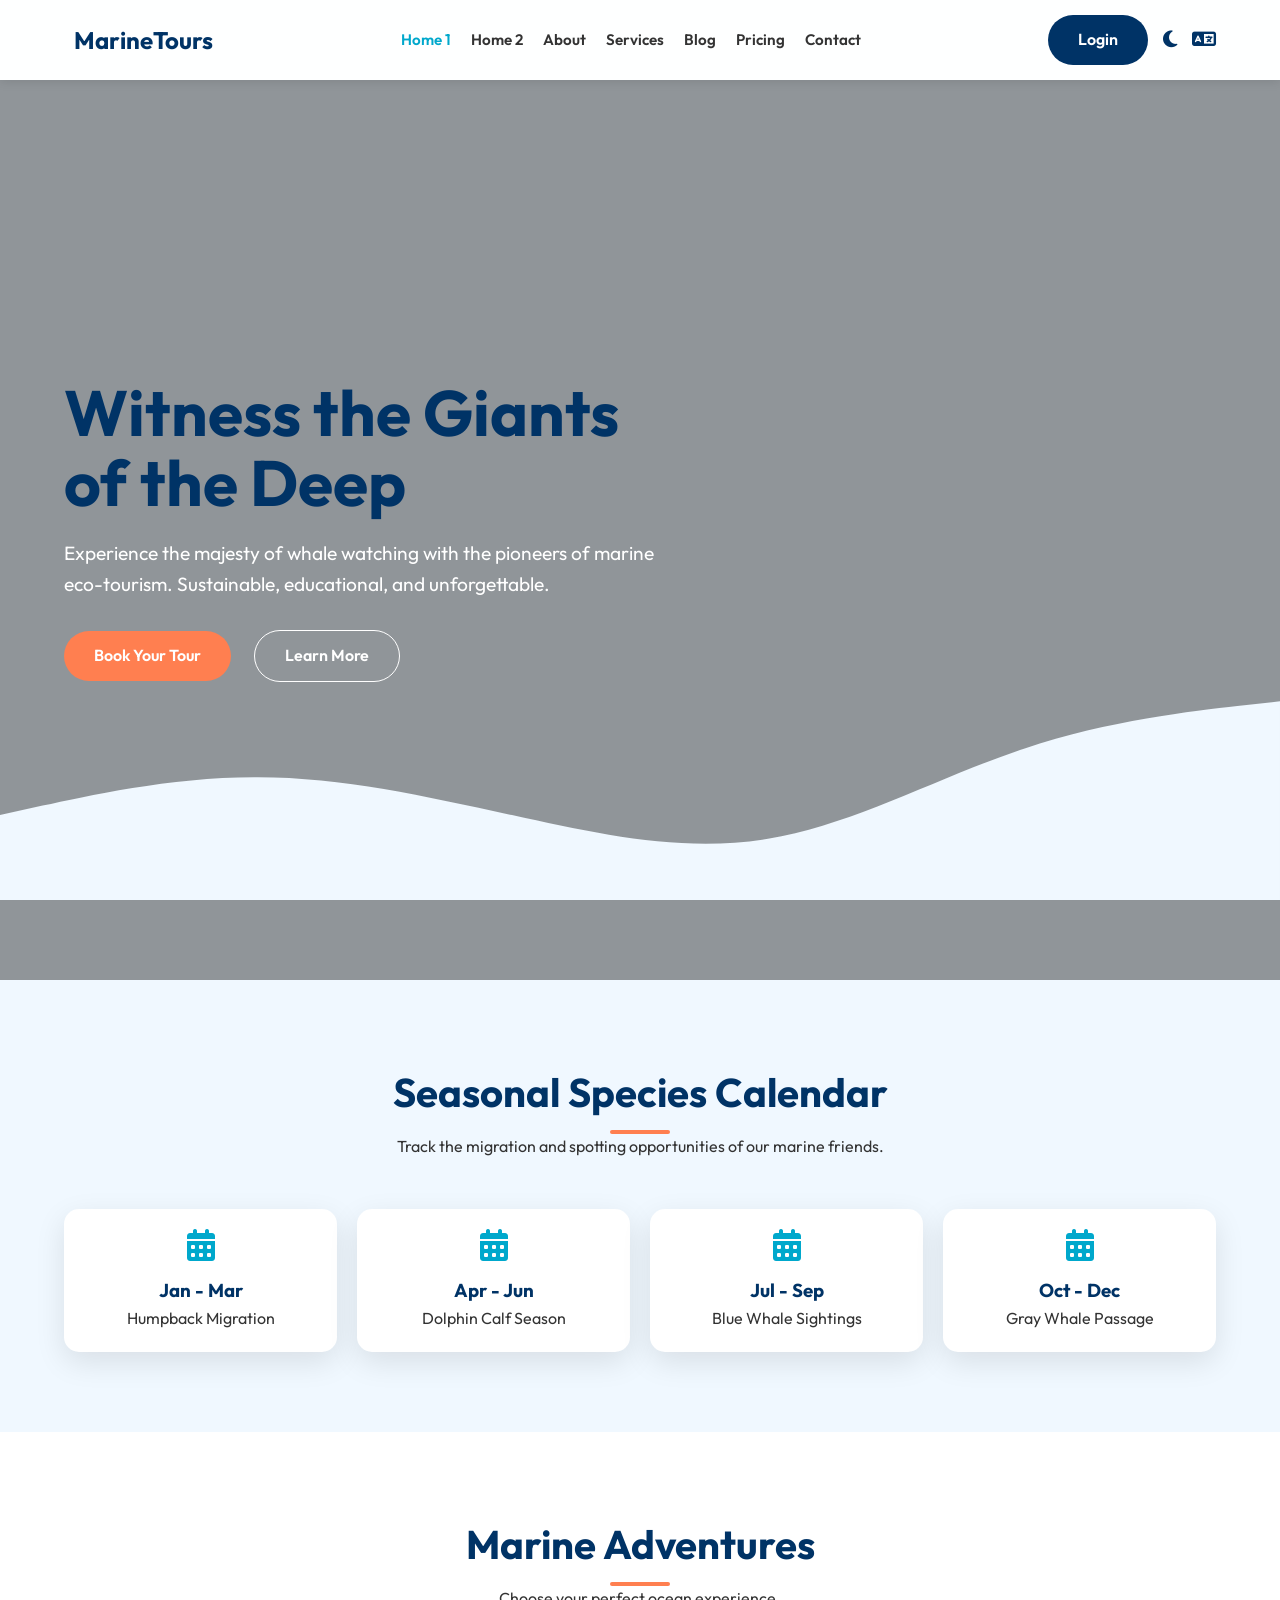
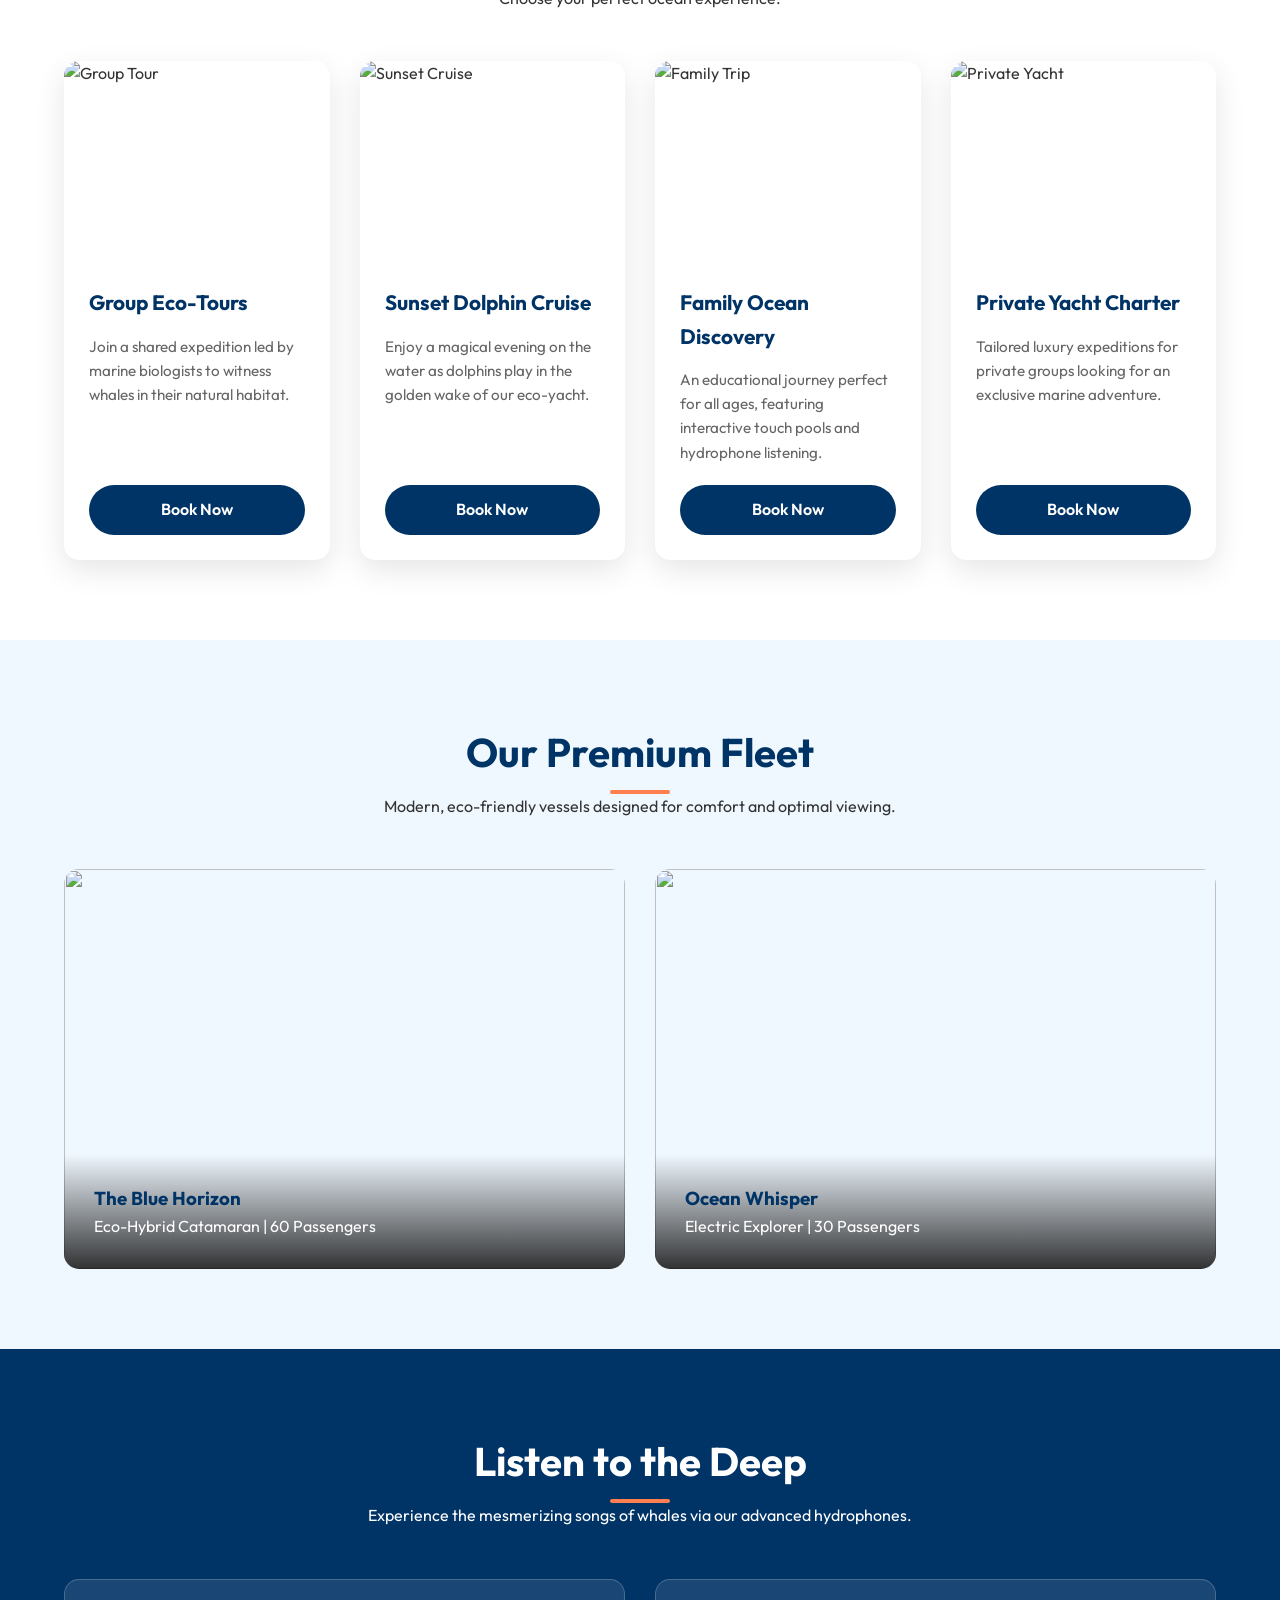
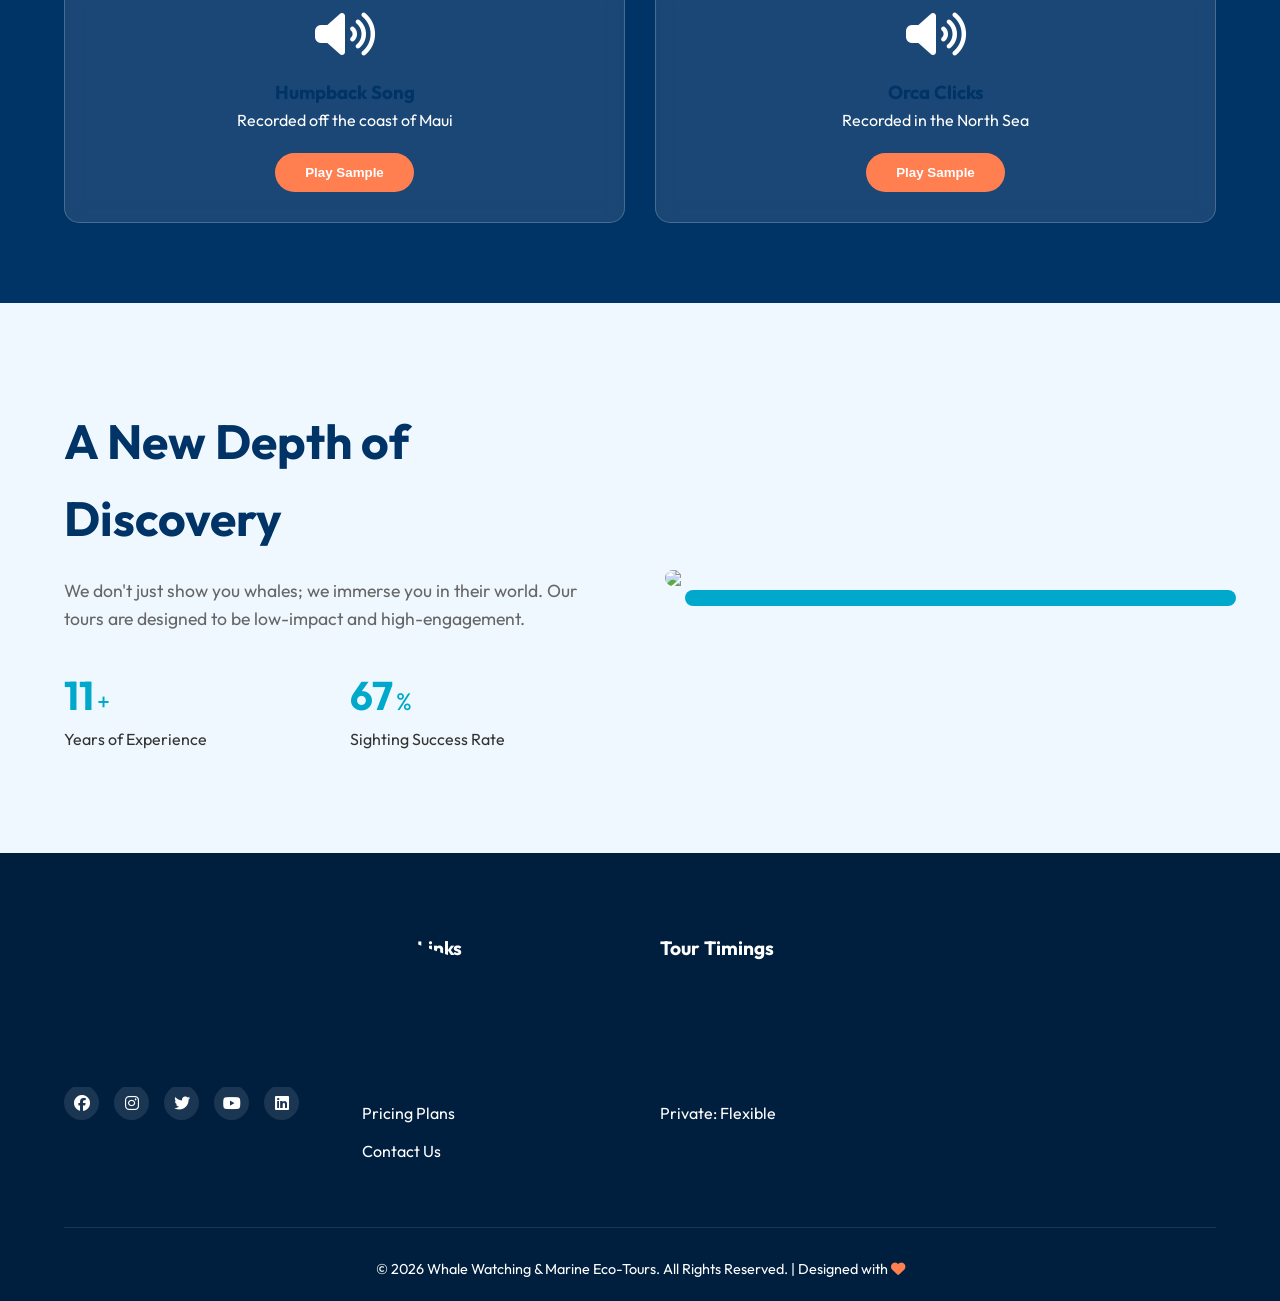
==== index.html @ b6a2131b "Initial commit: Complete Premium Marine Eco-Tours Website" ====
<!DOCTYPE html>
<html lang="en">
<head>
    <meta charset="UTF-8">
    <meta name="viewport" content="width=device-width, initial-scale=1.0">
    <title>Whale Watching & Marine Eco-Tours | Home</title>
    <link rel="stylesheet" href="assets/css/style.css">
    <link rel="stylesheet" href="assets/css/dark-mode.css">
    <link rel="stylesheet" href="assets/css/rtl.css">
    <link rel="stylesheet" href="https://cdnjs.cloudflare.com/ajax/libs/font-awesome/6.4.0/css/all.min.css">
</head>
<body>

    <!-- Header -->
    <header>
        <div class="container">
            <nav>
                <a href="index.html" class="logo">
                    <i class="fas fa-whale"></i>
                    <span>MarineTours</span>
                </a>
                <ul class="nav-links">
                    <li><a href="index.html">Home 1</a></li>
                    <li><a href="home-2.html">Home 2</a></li>
                    <li><a href="about.html">About</a></li>
                    <li><a href="services.html">Services</a></li>
                    <li><a href="blog.html">Blog</a></li>
                    <li><a href="pricing.html">Pricing</a></li>
                    <li><a href="contact.html">Contact</a></li>
                </ul>
                <div class="nav-actions">
                    <a href="login.html" class="btn btn-primary">Login</a>
                    <button id="darkModeToggle" class="toggle-btn"><i class="fas fa-moon"></i></button>
                    <button id="rtlToggle" class="toggle-btn"><i class="fas fa-language"></i></button>
                    <div class="hamburger">
                        <span></span>
                        <span></span>
                        <span></span>
                    </div>
                </div>
            </nav>
        </div>
    </header>

    <!-- Hero Section -->
    <section class="hero-home-1" style="background: linear-gradient(rgba(0,0,0,0.4), rgba(0,0,0,0.4)), url('https://images.unsplash.com/photo-1550951160-843e936b9c97?auto=format&fit=crop&q=80&w=2000'); background-size: cover; background-position: center; height: 100vh; display: flex; align-items: center; color: white;">
        <div class="container">
            <div class="hero-content reveal">
                <h1 style="font-size: 4rem; margin-bottom: 20px; line-height: 1.1;">Witness the Giants <br> of the Deep</h1>
                <p style="font-size: 1.2rem; margin-bottom: 30px; max-width: 600px;">Experience the majesty of whale watching with the pioneers of marine eco-tourism. Sustainable, educational, and unforgettable.</p>
                <div class="hero-btns">
                    <a href="services.html" class="btn btn-accent">Book Your Tour</a>
                    <a href="about.html" class="btn btn-glass" style="margin-left: 20px; border: 1px solid white;">Learn More</a>
                </div>
            </div>
        </div>
        <div class="wave-divider" style="position: absolute; bottom: 0; width: 100%;">
            <svg xmlns="http://www.w3.org/2000/svg" viewBox="0 0 1440 320"><path fill="#f0f8ff" fill-opacity="1" d="M0,224L48,213.3C96,203,192,181,288,181.3C384,181,480,203,576,224C672,245,768,267,864,250.7C960,235,1056,181,1152,149.3C1248,117,1344,107,1392,101.3L1440,96L1440,320L1392,320C1344,320,1248,320,1152,320C1056,320,960,320,864,320C768,320,672,320,576,320C480,320,384,320,288,320C192,320,96,320,48,320L0,320Z"></path></svg>
        </div>
    </section>

    <!-- Seasonal Species Calendar -->
    <section class="species-calendar" style="padding: var(--section-padding);">
        <div class="container">
            <div class="section-title reveal">
                <h2>Seasonal Species Calendar</h2>
                <p>Track the migration and spotting opportunities of our marine friends.</p>
            </div>
            <div class="calendar-grid" style="display: grid; grid-template-columns: repeat(auto-fit, minmax(200px, 1fr)); gap: 20px;">
                <!-- Cards here -->
                <div class="calendar-card reveal" style="background: white; padding: 20px; border-radius: 15px; text-align: center; box-shadow: var(--shadow);">
                    <i class="fas fa-calendar-alt" style="font-size: 2rem; color: var(--secondary-color); margin-bottom: 15px;"></i>
                    <h3>Jan - Mar</h3>
                    <p>Humpback Migration</p>
                </div>
                <div class="calendar-card reveal" style="background: white; padding: 20px; border-radius: 15px; text-align: center; box-shadow: var(--shadow);">
                    <i class="fas fa-calendar-alt" style="font-size: 2rem; color: var(--secondary-color); margin-bottom: 15px;"></i>
                    <h3>Apr - Jun</h3>
                    <p>Dolphin Calf Season</p>
                </div>
                <div class="calendar-card reveal" style="background: white; padding: 20px; border-radius: 15px; text-align: center; box-shadow: var(--shadow);">
                    <i class="fas fa-calendar-alt" style="font-size: 2rem; color: var(--secondary-color); margin-bottom: 15px;"></i>
                    <h3>Jul - Sep</h3>
                    <p>Blue Whale Sightings</p>
                </div>
                <div class="calendar-card reveal" style="background: white; padding: 20px; border-radius: 15px; text-align: center; box-shadow: var(--shadow);">
                    <i class="fas fa-calendar-alt" style="font-size: 2rem; color: var(--secondary-color); margin-bottom: 15px;"></i>
                    <h3>Oct - Dec</h3>
                    <p>Gray Whale Passage</p>
                </div>
            </div>
        </div>
    </section>

    <!-- Marine Adventure Cards (4) -->
    <section class="adventures" style="padding: var(--section-padding); background: white;">
        <div class="container">
            <div class="section-title reveal">
                <h2>Marine Adventures</h2>
                <p>Choose your perfect ocean experience.</p>
            </div>
            <div class="card-grid">
                <div class="card reveal">
                    <div class="card-img"><img src="https://images.unsplash.com/photo-1544551763-46a013bb70d5?auto=format&fit=crop&q=80&w=600" alt="Group Tour"></div>
                    <div class="card-body">
                        <h3>Group Eco-Tours</h3>
                        <p>Join a shared expedition led by marine biologists to witness whales in their natural habitat.</p>
                        <a href="services-details.html" class="btn btn-primary">Book Now</a>
                    </div>
                </div>
                <div class="card reveal">
                    <div class="card-img"><img src="https://images.unsplash.com/photo-1516035069371-29a1b244cc32?auto=format&fit=crop&q=80&w=600" alt="Sunset Cruise"></div>
                    <div class="card-body">
                        <h3>Sunset Dolphin Cruise</h3>
                        <p>Enjoy a magical evening on the water as dolphins play in the golden wake of our eco-yacht.</p>
                        <a href="services-details.html" class="btn btn-primary">Book Now</a>
                    </div>
                </div>
                <div class="card reveal">
                    <div class="card-img"><img src="https://images.unsplash.com/photo-1520110120385-ad276ae77215?auto=format&fit=crop&q=80&w=600" alt="Family Trip"></div>
                    <div class="card-body">
                        <h3>Family Ocean Discovery</h3>
                        <p>An educational journey perfect for all ages, featuring interactive touch pools and hydrophone listening.</p>
                        <a href="services-details.html" class="btn btn-primary">Book Now</a>
                    </div>
                </div>
                <div class="card reveal">
                    <div class="card-img"><img src="https://images.unsplash.com/photo-1505144808419-1957a94ca61e?auto=format&fit=crop&q=80&w=600" alt="Private Yacht"></div>
                    <div class="card-body">
                        <h3>Private Yacht Charter</h3>
                        <p>Tailored luxury expeditions for private groups looking for an exclusive marine adventure.</p>
                        <a href="services-details.html" class="btn btn-primary">Book Now</a>
                    </div>
                </div>
            </div>
        </div>
    </section>

    <!-- Vessel Showcase -->
    <section class="vessels" style="padding: var(--section-padding);">
        <div class="container">
            <div class="section-title reveal">
                <h2>Our Premium Fleet</h2>
                <p>Modern, eco-friendly vessels designed for comfort and optimal viewing.</p>
            </div>
            <div class="vessel-grid" style="display: grid; grid-template-columns: repeat(auto-fit, minmax(300px, 1fr)); gap: 30px;">
                <div class="vessel-item reveal" style="position: relative; overflow: hidden; border-radius: 15px; height: 400px;">
                    <img src="https://images.unsplash.com/photo-1567891740298-2b083b9e4a30?auto=format&fit=crop&q=80&w=800" style="width:100%; height:100%; object-fit:cover;">
                    <div class="vessel-overlay" style="position: absolute; bottom: 0; left: 0; width: 100%; padding: 30px; background: linear-gradient(transparent, rgba(0,0,0,0.8)); color: white;">
                        <h3>The Blue Horizon</h3>
                        <p>Eco-Hybrid Catamaran | 60 Passengers</p>
                    </div>
                </div>
                <div class="vessel-item reveal" style="position: relative; overflow: hidden; border-radius: 15px; height: 400px;">
                    <img src="https://images.unsplash.com/photo-1544552866-d3ed42536cfd?auto=format&fit=crop&q=80&w=800" style="width:100%; height:100%; object-fit:cover;">
                    <div class="vessel-overlay" style="position: absolute; bottom: 0; left: 0; width: 100%; padding: 30px; background: linear-gradient(transparent, rgba(0,0,0,0.8)); color: white;">
                        <h3>Ocean Whisper</h3>
                        <p>Electric Explorer | 30 Passengers</p>
                    </div>
                </div>
            </div>
        </div>
    </section>

    <!-- Hydrophone Experience -->
    <section class="hydrophone" style="padding: var(--section-padding); background: var(--primary-color); color: white;">
        <div class="container">
            <div class="section-title reveal">
                <h2 style="color: white;">Listen to the Deep</h2>
                <p>Experience the mesmerizing songs of whales via our advanced hydrophones.</p>
            </div>
            <div class="audio-grid" style="display: grid; grid-template-columns: repeat(auto-fit, minmax(250px, 1fr)); gap: 30px;">
                <div class="audio-card glass reveal" style="padding: 30px; text-align: center;">
                    <i class="fas fa-volume-up" style="font-size: 3rem; margin-bottom: 20px;"></i>
                    <h3>Humpback Song</h3>
                    <p>Recorded off the coast of Maui</p>
                    <button class="btn btn-accent" style="margin-top: 20px;">Play Sample</button>
                </div>
                <div class="audio-card glass reveal" style="padding: 30px; text-align: center;">
                    <i class="fas fa-volume-up" style="font-size: 3rem; margin-bottom: 20px;"></i>
                    <h3>Orca Clicks</h3>
                    <p>Recorded in the North Sea</p>
                    <button class="btn btn-accent" style="margin-top: 20px;">Play Sample</button>
                </div>
            </div>
        </div>
    </section>

    <!-- Unique Premium Ocean Experience -->
    <section class="premium-experience" style="padding: 100px 0; background: #f0f8ff; position: relative; overflow: hidden;">
        <div class="container">
            <div class="exp-layout" style="display: flex; align-items: center; gap: 50px; flex-wrap: wrap;">
                <div class="exp-text reveal" style="flex: 1; min-width: 300px;">
                    <h2 style="font-size: 3rem; margin-bottom: 20px;">A New Depth of Discovery</h2>
                    <p style="font-size: 1.1rem; margin-bottom: 30px; color: var(--light-text);">We don't just show you whales; we immerse you in their world. Our tours are designed to be low-impact and high-engagement.</p>
                    <div class="stats-grid" style="display: grid; grid-template-columns: 1fr 1fr; gap: 20px;">
                        <div class="stat-item">
                            <span class="stat-number" data-target="15" style="font-size: 2.5rem; font-weight: 700; color: var(--secondary-color);">0</span>
                            <span style="font-size: 1.5rem; color: var(--secondary-color);">+</span>
                            <p>Years of Experience</p>
                        </div>
                        <div class="stat-item">
                            <span class="stat-number" data-target="98" style="font-size: 2.5rem; font-weight: 700; color: var(--secondary-color);">0</span>
                            <span style="font-size: 1.5rem; color: var(--secondary-color);">%</span>
                            <p>Sighting Success Rate</p>
                        </div>
                    </div>
                </div>
                <div class="exp-image reveal" style="flex: 1; min-width: 300px; position: relative;">
                    <img src="https://images.unsplash.com/photo-1568430462989-44163eb1752f?auto=format&fit=crop&q=80&w=800" style="border-radius: 20px; box-shadow: 20px 20px 0 var(--secondary-color);">
                </div>
            </div>
        </div>
    </section>

    <!-- Footer -->
    <footer>
        <div class="footer-wave">
            <svg xmlns="http://www.w3.org/2000/svg" viewBox="0 0 1440 320"><path fill="#001F3F" fill-opacity="1" d="M0,160L48,144C96,128,192,96,288,106.7C384,117,480,171,576,192C672,213,768,203,864,181.3C960,160,1056,128,1152,122.7C1248,117,1344,139,1392,149.3L1440,160L1440,320L1392,320C1344,320,1248,320,1152,320C1056,320,960,320,864,320C768,320,672,320,576,320C480,320,384,320,288,320C192,320,96,320,48,320L0,320Z"></path></svg>
        </div>
        <div class="container">
            <div class="footer-content">
                <div class="footer-section">
                    <h3 class="logo"><i class="fas fa-whale"></i> MarineTours</h3>
                    <p>Pioneering sustainable marine tourism for over 15 years. Join us in protecting our oceans.</p>
                    <div class="social-links">
                        <a href="#"><i class="fab fa-facebook"></i></a>
                        <a href="#"><i class="fab fa-instagram"></i></a>
                        <a href="#"><i class="fab fa-twitter"></i></a>
                        <a href="#"><i class="fab fa-youtube"></i></a>
                        <a href="#"><i class="fab fa-linkedin"></i></a>
                    </div>
                </div>
                <div class="footer-section">
                    <h3>Quick Links</h3>
                    <ul>
                        <li><a href="about.html">About Us</a></li>
                        <li><a href="services.html">Our Tours</a></li>
                        <li><a href="blog.html">Latest News</a></li>
                        <li><a href="pricing.html">Pricing Plans</a></li>
                        <li><a href="contact.html">Contact Us</a></li>
                    </ul>
                </div>
                <div class="footer-section">
                    <h3>Tour Timings</h3>
                    <ul>
                        <li>Morning: 08:00 AM</li>
                        <li>Midday: 12:00 PM</li>
                        <li>Sunset: 04:30 PM</li>
                        <li>Private: Flexible</li>
                    </ul>
                </div>
                <div class="footer-section">
                    <h3>Newsletter</h3>
                    <p>Get updates on sightings and offers.</p>
                    <form class="newsletter-form">
                        <input type="email" placeholder="Your Email" required>
                        <button type="submit" class="btn btn-accent"><i class="fas fa-paper-plane"></i></button>
                    </form>
                </div>
            </div>
            <div class="footer-bottom">
                <p>&copy; 2026 Whale Watching & Marine Eco-Tours. All Rights Reserved. | Designed with <i class="fas fa-heart" style="color: var(--accent-color);"></i></p>
            </div>
        </div>
    </footer>

    <script src="assets/js/main.js"></script>
</body>
</html>
---- assets/css/style.css ----
@import url('https://fonts.googleapis.com/css2?family=Outfit:wght@300;400;600;700&display=swap');

:root {
    /* Color Palette */
    --primary-color: #003366; /* Deep Blue */
    --secondary-color: #00A8CC; /* Aqua */
    --accent-color: #FF7F50; /* Soft Coral */
    --text-color: #333333;
    --light-text: #666666;
    --white: #FFFFFF;
    --bg-light: #F0F8FF;
    --card-bg: #FFFFFF;
    --nav-bg: rgba(255, 255, 255, 0.9);
    --footer-bg: #001F3F;
    
    /* Transitions */
    --transition: all 0.3s ease;
    
    /* Spacing */
    --section-padding: 80px 0;
    --container-width: 1200px;
    
    /* Shadow */
    --shadow: 0 10px 30px rgba(0, 0, 0, 0.1);
    --glass-bg: rgba(255, 255, 255, 0.1);
    --glass-border: rgba(255, 255, 255, 0.2);
}

* {
    margin: 0;
    padding: 0;
    box-sizing: border-box;
}

body {
    font-family: 'Outfit', sans-serif;
    line-height: 1.6;
    color: var(--text-color);
    background-color: var(--bg-light);
    overflow-x: hidden;
}

h1, h2, h3, h4, h5, h6 {
    font-weight: 700;
    color: var(--primary-color);
}

a {
    text-decoration: none;
    color: inherit;
    transition: var(--transition);
}

ul {
    list-style: none;
}

img {
    max-width: 100%;
    display: block;
}

.container {
    width: 90%;
    max-width: var(--container-width);
    margin: 0 auto;
}

/* Reusable Components */
.btn {
    display: inline-block;
    padding: 12px 30px;
    border-radius: 50px;
    font-weight: 600;
    cursor: pointer;
    transition: var(--transition);
    border: none;
    text-align: center;
}

.btn-primary {
    background-color: var(--primary-color);
    color: var(--white);
}

.btn-primary:hover {
    background-color: var(--secondary-color);
    transform: translateY(-3px);
    box-shadow: 0 5px 15px rgba(0, 168, 204, 0.4);
}

.btn-accent {
    background-color: var(--accent-color);
    color: var(--white);
}

.btn-accent:hover {
    background-color: #ff6347;
    transform: translateY(-3px);
}

.section-title {
    text-align: center;
    margin-bottom: 50px;
}

.section-title h2 {
    font-size: 2.5rem;
    margin-bottom: 10px;
    position: relative;
    display: inline-block;
}

.section-title h2::after {
    content: '';
    width: 60px;
    height: 4px;
    background: var(--accent-color);
    position: absolute;
    bottom: -10px;
    left: 50%;
    transform: translateX(-50%);
    border-radius: 2px;
}

/* Navbar */
header {
    position: sticky;
    top: 0;
    width: 100%;
    z-index: 1000;
    background: var(--nav-bg);
    backdrop-filter: blur(10px);
    box-shadow: 0 2px 10px rgba(0,0,0,0.1);
}

nav {
    display: flex;
    justify-content: space-between;
    align-items: center;
    padding: 15px 0;
}

.logo {
    font-size: 1.5rem;
    font-weight: 700;
    color: var(--primary-color);
    display: flex;
    align-items: center;
    gap: 10px;
}

.nav-links {
    display: flex;
    gap: 20px;
    align-items: center;
}

.nav-links a {
    font-weight: 600;
    font-size: 0.95rem;
}

.nav-links a:hover, .nav-links a.active {
    color: var(--secondary-color);
}

.nav-actions {
    display: flex;
    align-items: center;
    gap: 15px;
}

.toggle-btn {
    background: none;
    border: none;
    cursor: pointer;
    font-size: 1.2rem;
    color: var(--primary-color);
}

.hamburger {
    display: none;
    flex-direction: column;
    gap: 5px;
    cursor: pointer;
}

.hamburger span {
    width: 25px;
    height: 3px;
    background: var(--primary-color);
    transition: var(--transition);
}

/* Footer */
footer {
    background: var(--footer-bg);
    color: var(--white);
    padding: 80px 0 20px;
    position: relative;
}

.footer-wave {
    position: absolute;
    top: -50px;
    left: 0;
    width: 100%;
    line-height: 0;
}

.footer-content {
    display: grid;
    grid-template-columns: repeat(auto-fit, minmax(200px, 1fr));
    gap: 40px;
    margin-bottom: 50px;
}

.footer-section h3 {
    color: var(--white);
    margin-bottom: 25px;
    font-size: 1.2rem;
}

.footer-section ul li {
    margin-bottom: 12px;
}

.footer-section ul li a:hover {
    color: var(--secondary-color);
    padding-left: 5px;
}

.social-links {
    display: flex;
    gap: 15px;
    margin-top: 20px;
}

.social-links a {
    width: 35px;
    height: 35px;
    background: rgba(255,255,255,0.1);
    display: flex;
    align-items: center;
    justify-content: center;
    border-radius: 50%;
}

.social-links a:hover {
    background: var(--secondary-color);
}

.newsletter-form {
    display: flex;
    gap: 10px;
}

.newsletter-form input {
    padding: 10px 15px;
    border-radius: 5px;
    border: none;
    flex: 1;
}

.footer-bottom {
    text-align: center;
    padding-top: 30px;
    border-top: 1px solid rgba(255,255,255,0.1);
    font-size: 0.9rem;
}

/* Cards */
.card-grid {
    display: grid;
    grid-template-columns: repeat(auto-fit, minmax(250px, 1fr));
    gap: 30px;
}

.card {
    background: var(--card-bg);
    border-radius: 15px;
    overflow: hidden;
    box-shadow: var(--shadow);
    transition: var(--transition);
    display: flex;
    flex-direction: column;
    height: 100%; /* Ensure equal height */
}

.card:hover {
    transform: translateY(-10px);
}

.card-img {
    height: 200px;
    flex-shrink: 0; /* Don't shrink image */
    overflow: hidden;
}

.card-img img {
    width: 100%;
    height: 100%;
    object-fit: cover;
    transition: var(--transition);
}

.card:hover .card-img img {
    transform: scale(1.1);
}

.card-body {
    padding: 25px;
    flex-grow: 1; /* Take up remaining space */
    display: flex;
    flex-direction: column;
}

.card-body h3 {
    margin-bottom: 15px;
    font-size: 1.3rem;
}

.card-body p {
    color: var(--light-text);
    margin-bottom: 20px;
    font-size: 0.95rem;
    flex-grow: 1; /* Pushes button to bottom */
}

.card-body .btn {
    margin-top: auto; /* Final push to bottom */
    width: 100%;
}

/* Align buttons in card grid for laptop view */
@media (min-width: 992px) {
    .card-grid {
        grid-template-columns: repeat(4, 1fr);
    }
}

/* Glassmorphism */
.glass {
    background: var(--glass-bg);
    backdrop-filter: blur(10px);
    border: 1px solid var(--glass-border);
    border-radius: 15px;
}

/* Wave Divider */
.wave-divider {
    width: 100%;
    overflow: hidden;
    line-height: 0;
}

/* Responsive Styles */
@media (max-width: 991px) {
    .nav-links {
        display: none;
        position: absolute;
        top: 100%;
        left: 0;
        width: 100%;
        background: var(--white);
        flex-direction: column;
        padding: 20px;
        box-shadow: 0 5px 10px rgba(0,0,0,0.1);
    }
    
    .nav-links.active {
        display: flex;
    }
    
    .hamburger {
        display: flex;
    }
    
    .section-title h2 {
        font-size: 2rem;
    }
}

@media (max-width: 767px) {
    .card-grid {
        grid-template-columns: 1fr;
    }
}
---- assets/css/dark-mode.css ----
/* Dark Mode Overrides */
body.dark-mode {
    --bg-light: #000D1A;
    --text-color: #E0E0E0;
    --light-text: #B0B0B0;
    --card-bg: #001F3F;
    --nav-bg: rgba(0, 13, 26, 0.95);
    --white: #FFFFFF;
    --primary-color: #00A8CC; /* Swap for better contrast */
}

body.dark-mode h1, 
body.dark-mode h2, 
body.dark-mode h3, 
body.dark-mode h4 {
    color: var(--white);
}

body.dark-mode .nav-links {
    background: #001F3F;
}

body.dark-mode .btn-primary {
    background-color: var(--secondary-color);
    color: #000D1A;
}

body.dark-mode .card {
    border: 1px solid rgba(255,255,255,0.05);
}

body.dark-mode .footer-bottom {
    border-top-color: rgba(255,255,255,0.05);
}

body.dark-mode input, 
body.dark-mode textarea {
    background: #001326;
    color: var(--white);
    border: 1px solid rgba(255,255,255,0.1);
}

body.dark-mode .glass {
    background: rgba(0, 0, 0, 0.4);
}
---- assets/css/rtl.css ----
/* RTL Styles */
[dir="rtl"] {
    direction: rtl;
    text-align: right;
}

[dir="rtl"] .nav-links {
    left: auto;
    right: 0;
}

[dir="rtl"] .footer-section ul li a:hover {
    padding-left: 0;
    padding-right: 5px;
}

[dir="rtl"] .section-title h2::after {
    left: auto;
    right: 50%;
    transform: translateX(50%);
}

[dir="rtl"] .btn i {
    margin-right: 0;
    margin-left: 10px;
}

[dir="rtl"] .nav-actions {
    flex-direction: row-reverse;
}

[dir="rtl"] .social-links {
    flex-direction: row-reverse;
}
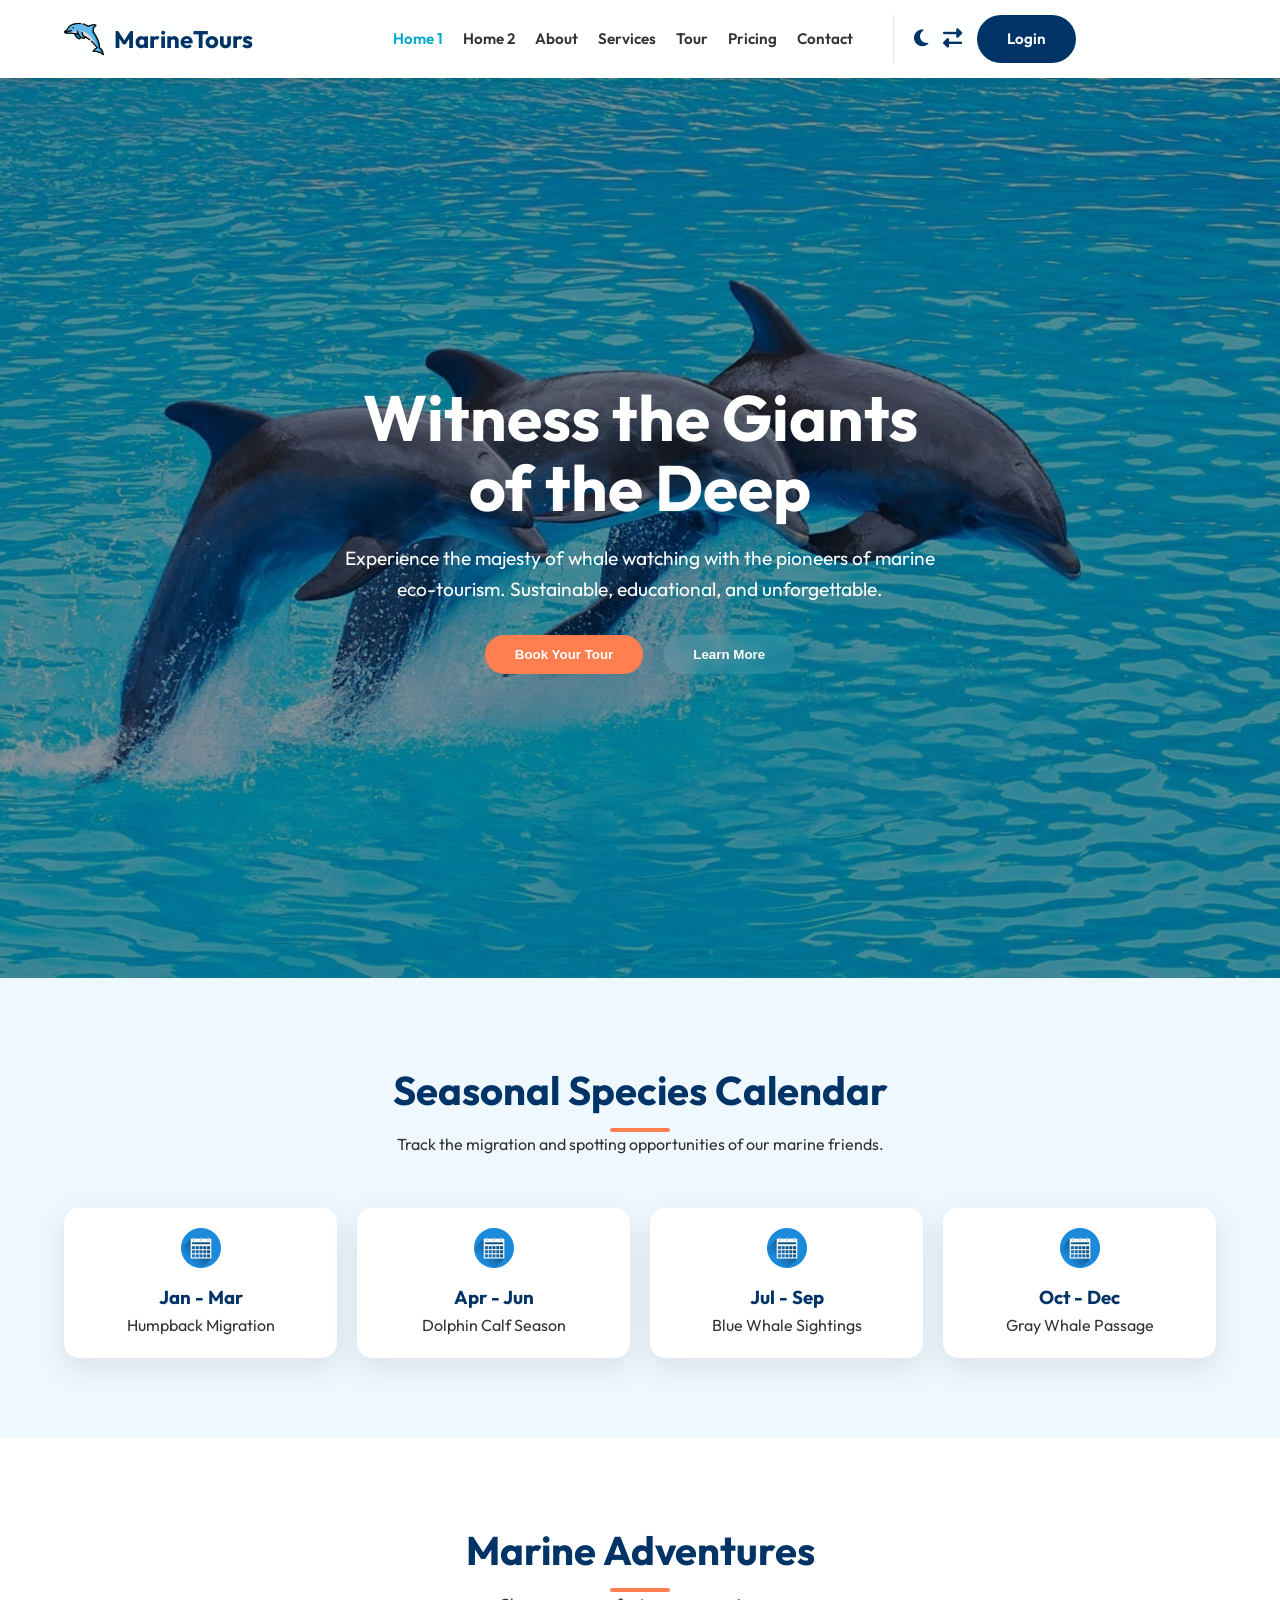
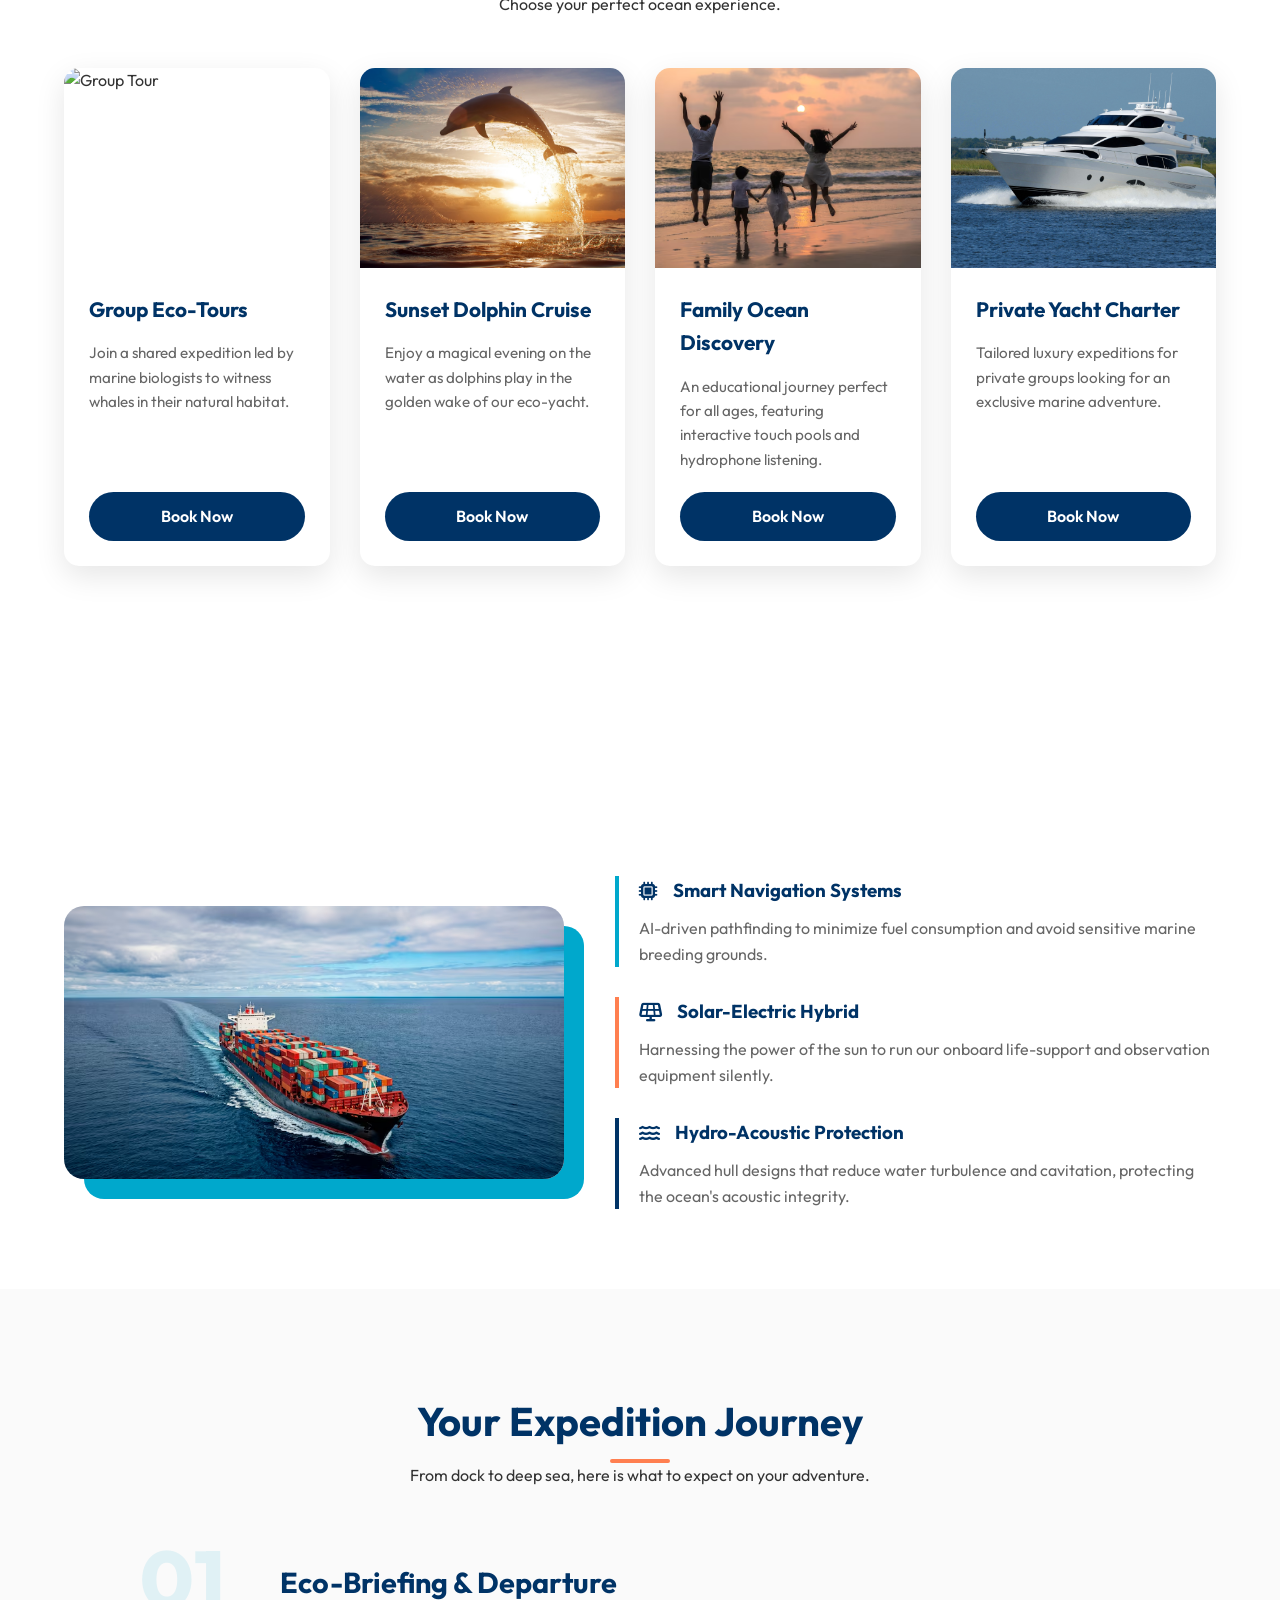
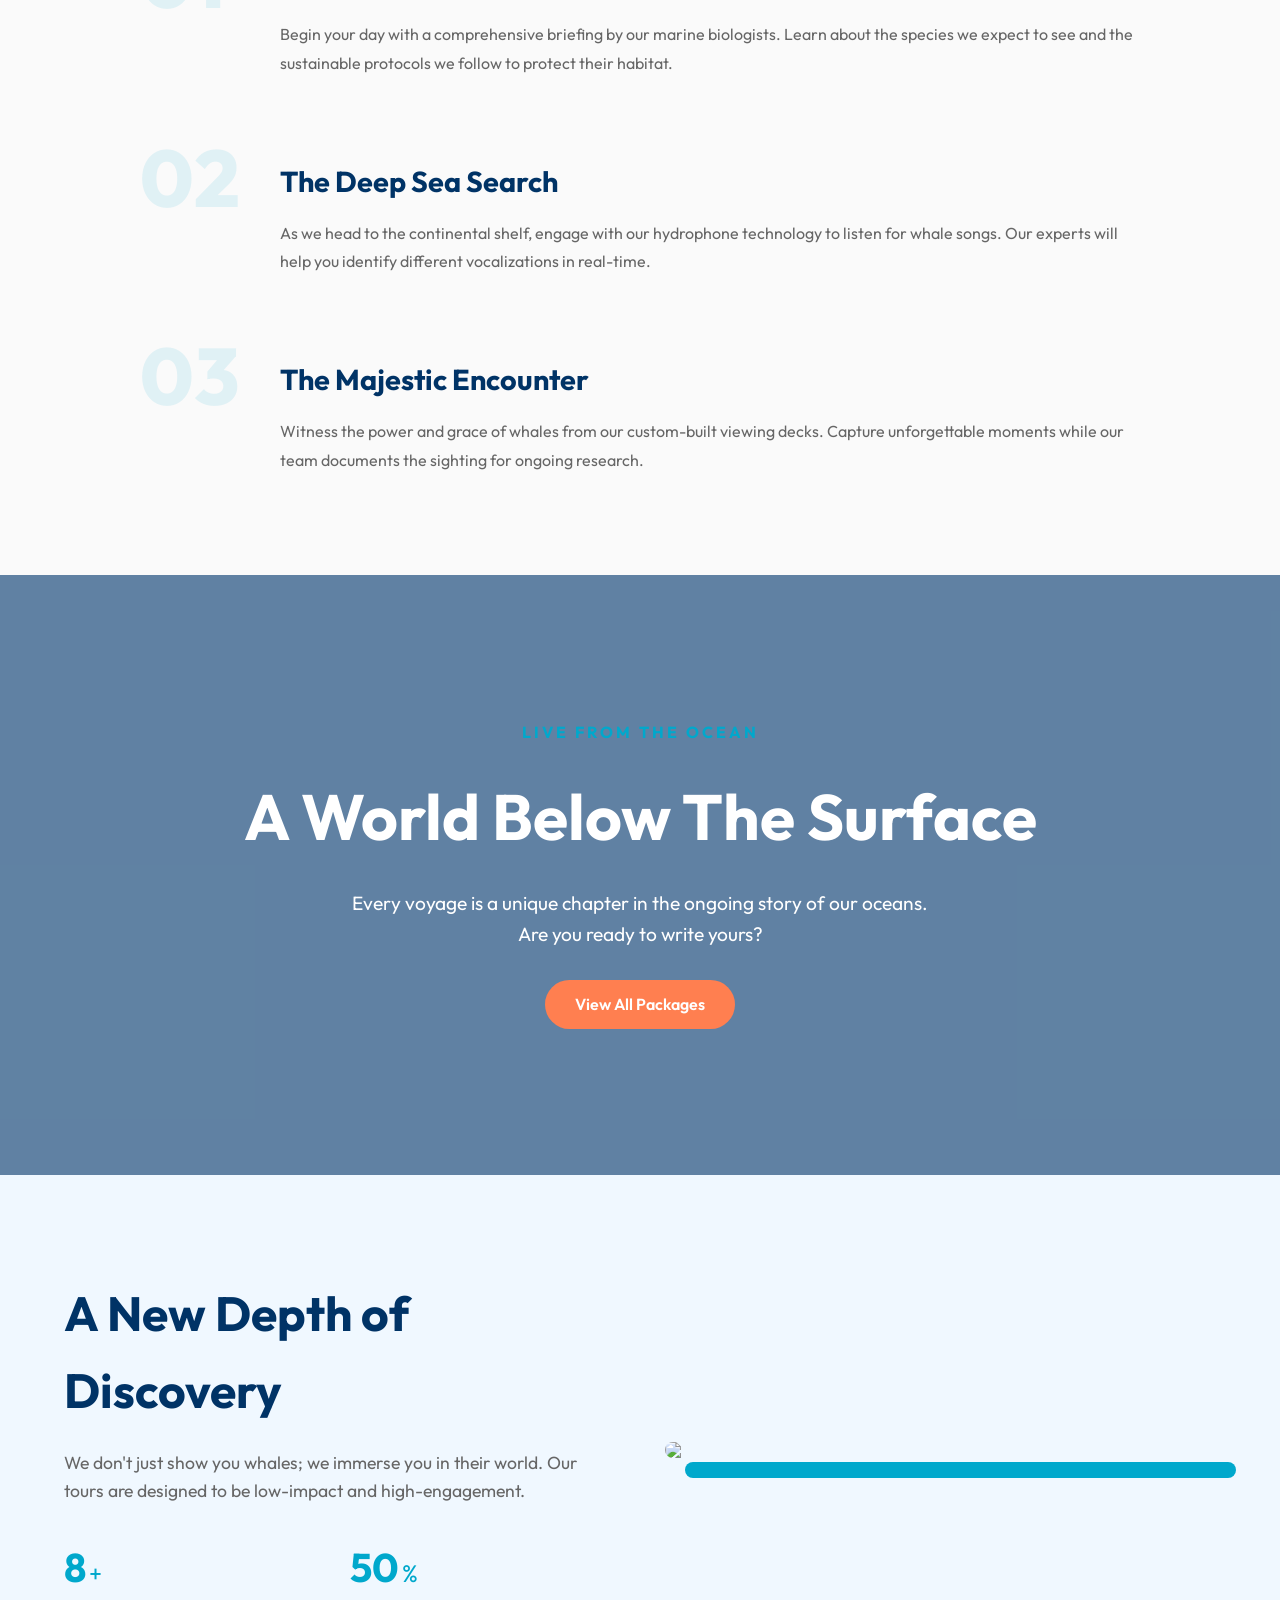
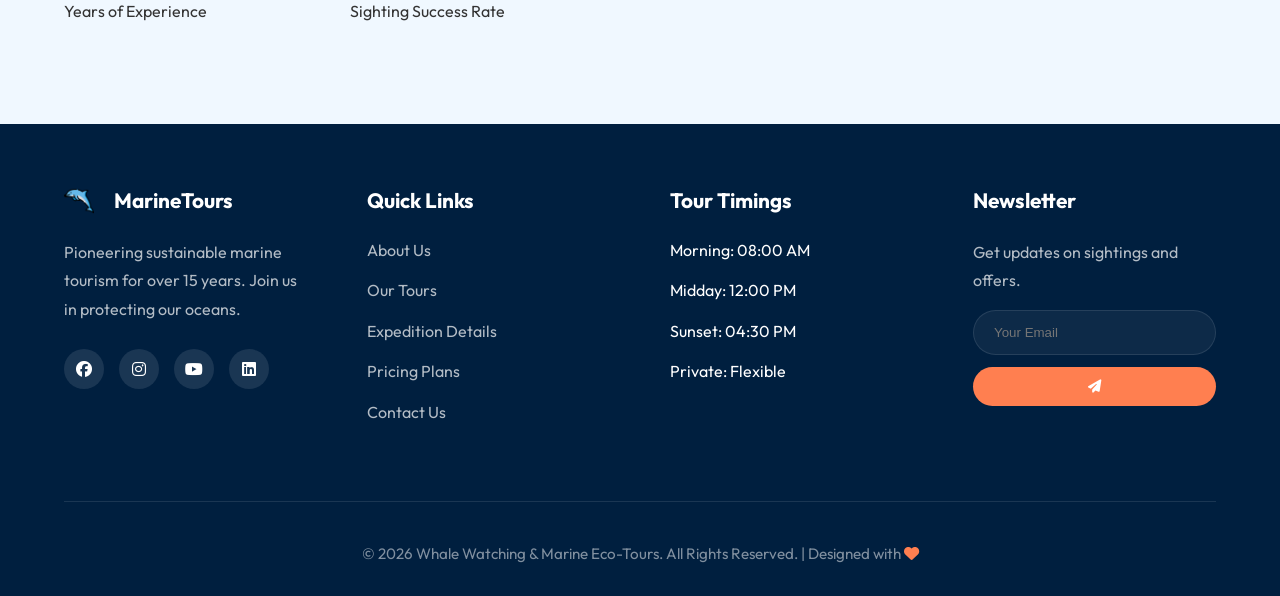
==== commit 285b05a2: "first commit" ====
--- a/index.html
+++ b/index.html
@@ -7,7 +7,60 @@
     <link rel="stylesheet" href="assets/css/style.css">
     <link rel="stylesheet" href="assets/css/dark-mode.css">
     <link rel="stylesheet" href="assets/css/rtl.css">
+    <link rel="icon" type="image/png" href="assets/images/website-logo.png">
     <link rel="stylesheet" href="https://cdnjs.cloudflare.com/ajax/libs/font-awesome/6.4.0/css/all.min.css">
+    <style>
+        .hero-btns button.btn {
+            transition: all 0.4s cubic-bezier(0.175, 0.885, 0.32, 1.275) !important;
+            display: inline-block !important;
+            padding: 12px 30px !important;
+            border-radius: 50px !important;
+            font-weight: 600 !important;
+            cursor: pointer !important;
+            border: none !important;
+        }
+        .hero-btns button.btn-accent:hover {
+            background-color: #ff4500 !important;
+            transform: scale(1.1) translateY(-5px) !important;
+            box-shadow: 0 15px 30px rgba(255, 69, 0, 0.5) !important;
+        }
+        .hero-btns button.btn-glass:hover {
+            background: rgba(255, 255, 255, 0.3) !important;
+            transform: scale(1.1) translateY(-5px) !important;
+            box-shadow: 0 15px 30px rgba(255, 255, 255, 0.3) !important;
+            border: 1px solid white !important;
+        }
+        @keyframes pulse {
+            0% { box-shadow: 0 0 0 0 rgba(255, 127, 80, 0.7); }
+            70% { box-shadow: 0 0 0 15px rgba(255, 127, 80, 0); }
+            100% { box-shadow: 0 0 0 0 rgba(255, 127, 80, 0); }
+        }
+        .hero-btns button.btn-accent {
+            animation: pulse 2s infinite !important;
+        }
+        /* Reveal Animations */
+        .reveal {
+            opacity: 0;
+            transform: translateY(30px);
+            transition: all 0.8s ease-out;
+        }
+        .reveal.active {
+            opacity: 1;
+            transform: translateY(0);
+        }
+        @media (max-width: 576px) {
+            .hero-btns {
+                flex-direction: column !important;
+                align-items: center !important;
+                gap: 15px !important;
+            }
+            .hero-btns button.btn {
+                width: 100% !important;
+                max-width: 250px !important;
+                margin: 0 !important;
+            }
+        }
+    </style>
 </head>
 <body>
 
@@ -15,23 +68,22 @@
     <header>
         <div class="container">
             <nav>
-                <a href="index.html" class="logo">
-                    <i class="fas fa-whale"></i>
-                    <span>MarineTours</span>
-                </a>
+                <a href="index.html" class="logo"><img src="assets/images/website-logo.png" alt="Logo" style="height: 40px;"><span>MarineTours</span></a>
                 <ul class="nav-links">
                     <li><a href="index.html">Home 1</a></li>
                     <li><a href="home-2.html">Home 2</a></li>
                     <li><a href="about.html">About</a></li>
                     <li><a href="services.html">Services</a></li>
-                    <li><a href="blog.html">Blog</a></li>
+                    <li><a href="tour.html">Tour</a></li>
                     <li><a href="pricing.html">Pricing</a></li>
                     <li><a href="contact.html">Contact</a></li>
+                    <li class="nav-action-items">
+                        <button id="darkModeToggle" class="toggle-btn"><i class="fas fa-moon"></i></button>
+                        <button id="rtlToggle" class="toggle-btn"><i class="fas fa-right-left"></i></button>
+                        <a href="login.html" class="btn btn-primary">Login</a>
+                    </li>
                 </ul>
                 <div class="nav-actions">
-                    <a href="login.html" class="btn btn-primary">Login</a>
-                    <button id="darkModeToggle" class="toggle-btn"><i class="fas fa-moon"></i></button>
-                    <button id="rtlToggle" class="toggle-btn"><i class="fas fa-language"></i></button>
                     <div class="hamburger">
                         <span></span>
                         <span></span>
@@ -43,19 +95,22 @@
     </header>
 
     <!-- Hero Section -->
-    <section class="hero-home-1" style="background: linear-gradient(rgba(0,0,0,0.4), rgba(0,0,0,0.4)), url('https://images.unsplash.com/photo-1550951160-843e936b9c97?auto=format&fit=crop&q=80&w=2000'); background-size: cover; background-position: center; height: 100vh; display: flex; align-items: center; color: white;">
-        <div class="container">
-            <div class="hero-content reveal">
-                <h1 style="font-size: 4rem; margin-bottom: 20px; line-height: 1.1;">Witness the Giants <br> of the Deep</h1>
-                <p style="font-size: 1.2rem; margin-bottom: 30px; max-width: 600px;">Experience the majesty of whale watching with the pioneers of marine eco-tourism. Sustainable, educational, and unforgettable.</p>
-                <div class="hero-btns">
-                    <a href="services.html" class="btn btn-accent">Book Your Tour</a>
-                    <a href="about.html" class="btn btn-glass" style="margin-left: 20px; border: 1px solid white;">Learn More</a>
-                </div>
-            </div>
-        </div>
-        <div class="wave-divider" style="position: absolute; bottom: 0; width: 100%;">
-            <svg xmlns="http://www.w3.org/2000/svg" viewBox="0 0 1440 320"><path fill="#f0f8ff" fill-opacity="1" d="M0,224L48,213.3C96,203,192,181,288,181.3C384,181,480,203,576,224C672,245,768,267,864,250.7C960,235,1056,181,1152,149.3C1248,117,1344,107,1392,101.3L1440,96L1440,320L1392,320C1344,320,1248,320,1152,320C1056,320,960,320,864,320C768,320,672,320,576,320C480,320,384,320,288,320C192,320,96,320,48,320L0,320Z"></path></svg>
+    <section class="hero-home-1" style="background: linear-gradient(rgba(0,0,0,0.4), rgba(0,0,0,0.4)), url('assets/images/home1-hero.png'); background-size: cover; background-position: center; height: 100vh; display: flex; align-items: center; color: white; position: relative; overflow: hidden;">
+        <div class="container">
+            <div class="hero-content reveal" style="text-align: center; max-width: 900px; margin: 0 auto;">
+                <h1 style="font-size: 4rem; margin-bottom: 20px; line-height: 1.1; color: white;">Witness the Giants <br> of the Deep</h1>
+                <p style="font-size: 1.2rem; margin-bottom: 30px; max-width: 600px; margin-left: auto; margin-right: auto;">Experience the majesty of whale watching with the pioneers of marine eco-tourism. Sustainable, educational, and unforgettable.</p>
+                <div class="hero-btns" style="display: flex; justify-content: center; gap: 20px;">
+                    <button onclick="window.location.href='contact.html'" id="hero-book-btn" class="btn btn-accent" 
+                       style="background-color: #FF7F50; color: white; border: none; padding: 12px 30px; border-radius: 50px; font-weight: 600; cursor: pointer; transition: all 0.3s ease;"
+                       onmouseenter="this.style.transform='scale(1.1) translateY(-5px)'; this.style.backgroundColor='#ff6347'; this.style.boxShadow='0 15px 30px rgba(255, 99, 71, 0.5)';"
+                       onmouseleave="this.style.transform='scale(1) translateY(0)'; this.style.backgroundColor='#FF7F50'; this.style.boxShadow='none';">Book Your Tour</button>
+                    <button onclick="window.location.href='about.html'" id="hero-learn-btn" class="btn btn-glass" 
+                       style="background: rgba(255, 255, 255, 0.1); border: 1px solid white; color: white; padding: 12px 30px; border-radius: 50px; font-weight: 600; cursor: pointer; transition: all 0.3s ease;"
+                       onmouseenter="this.style.transform='scale(1.1) translateY(-5px)'; this.style.background='rgba(255, 255, 255, 0.3)'; this.style.boxShadow='0 15px 30px rgba(255, 255, 255, 0.2)';"
+                       onmouseleave="this.style.transform='scale(1) translateY(0)'; this.style.background='rgba(255, 255, 255, 0.1)'; this.style.boxShadow='none';">Learn More</button>
+                </div>
+            </div>
         </div>
     </section>
 
@@ -69,22 +124,22 @@
             <div class="calendar-grid" style="display: grid; grid-template-columns: repeat(auto-fit, minmax(200px, 1fr)); gap: 20px;">
                 <!-- Cards here -->
                 <div class="calendar-card reveal" style="background: white; padding: 20px; border-radius: 15px; text-align: center; box-shadow: var(--shadow);">
-                    <i class="fas fa-calendar-alt" style="font-size: 2rem; color: var(--secondary-color); margin-bottom: 15px;"></i>
+                    <img src="assets/images/calendar.png" alt="Calendar" style="height: 40px; margin: 0 auto 15px; display: block;">
                     <h3>Jan - Mar</h3>
                     <p>Humpback Migration</p>
                 </div>
                 <div class="calendar-card reveal" style="background: white; padding: 20px; border-radius: 15px; text-align: center; box-shadow: var(--shadow);">
-                    <i class="fas fa-calendar-alt" style="font-size: 2rem; color: var(--secondary-color); margin-bottom: 15px;"></i>
+                    <img src="assets/images/calendar.png" alt="Calendar" style="height: 40px; margin: 0 auto 15px; display: block;">
                     <h3>Apr - Jun</h3>
                     <p>Dolphin Calf Season</p>
                 </div>
                 <div class="calendar-card reveal" style="background: white; padding: 20px; border-radius: 15px; text-align: center; box-shadow: var(--shadow);">
-                    <i class="fas fa-calendar-alt" style="font-size: 2rem; color: var(--secondary-color); margin-bottom: 15px;"></i>
+                    <img src="assets/images/calendar.png" alt="Calendar" style="height: 40px; margin: 0 auto 15px; display: block;">
                     <h3>Jul - Sep</h3>
                     <p>Blue Whale Sightings</p>
                 </div>
                 <div class="calendar-card reveal" style="background: white; padding: 20px; border-radius: 15px; text-align: center; box-shadow: var(--shadow);">
-                    <i class="fas fa-calendar-alt" style="font-size: 2rem; color: var(--secondary-color); margin-bottom: 15px;"></i>
+                    <img src="assets/images/calendar.png" alt="Calendar" style="height: 40px; margin: 0 auto 15px; display: block;">
                     <h3>Oct - Dec</h3>
                     <p>Gray Whale Passage</p>
                 </div>
@@ -105,83 +160,120 @@
                     <div class="card-body">
                         <h3>Group Eco-Tours</h3>
                         <p>Join a shared expedition led by marine biologists to witness whales in their natural habitat.</p>
-                        <a href="services-details.html" class="btn btn-primary">Book Now</a>
+                        <a href="services-details.html?tour=group-eco" class="btn btn-primary">Book Now</a>
                     </div>
                 </div>
                 <div class="card reveal">
-                    <div class="card-img"><img src="https://images.unsplash.com/photo-1516035069371-29a1b244cc32?auto=format&fit=crop&q=80&w=600" alt="Sunset Cruise"></div>
+                    <div class="card-img"><img src="assets/images/Sunset%20Dolphin%20Cruise.png" alt="Sunset Cruise"></div>
                     <div class="card-body">
                         <h3>Sunset Dolphin Cruise</h3>
                         <p>Enjoy a magical evening on the water as dolphins play in the golden wake of our eco-yacht.</p>
-                        <a href="services-details.html" class="btn btn-primary">Book Now</a>
+                        <a href="services-details.html?tour=dolphin-sunset" class="btn btn-primary">Book Now</a>
                     </div>
                 </div>
                 <div class="card reveal">
-                    <div class="card-img"><img src="https://images.unsplash.com/photo-1520110120385-ad276ae77215?auto=format&fit=crop&q=80&w=600" alt="Family Trip"></div>
+                    <div class="card-img"><img src="assets/images/Family%20Ocean%20Discovery.png" alt="Family Trip"></div>
                     <div class="card-body">
                         <h3>Family Ocean Discovery</h3>
                         <p>An educational journey perfect for all ages, featuring interactive touch pools and hydrophone listening.</p>
-                        <a href="services-details.html" class="btn btn-primary">Book Now</a>
+                        <a href="services-details.html?tour=family-discovery" class="btn btn-primary">Book Now</a>
                     </div>
                 </div>
                 <div class="card reveal">
-                    <div class="card-img"><img src="https://images.unsplash.com/photo-1505144808419-1957a94ca61e?auto=format&fit=crop&q=80&w=600" alt="Private Yacht"></div>
+                    <div class="card-img"><img src="assets/images/Private%20Yacht%20Charter.png" alt="Private Yacht"></div>
                     <div class="card-body">
                         <h3>Private Yacht Charter</h3>
                         <p>Tailored luxury expeditions for private groups looking for an exclusive marine adventure.</p>
-                        <a href="services-details.html" class="btn btn-primary">Book Now</a>
-                    </div>
-                </div>
-            </div>
-        </div>
-    </section>
-
-    <!-- Vessel Showcase -->
-    <section class="vessels" style="padding: var(--section-padding);">
+                        <a href="services-details.html?tour=yacht-charter" class="btn btn-primary">Book Now</a>
+                    </div>
+                </div>
+            </div>
+        </div>
+    </section>
+
+    <!-- Eco-Innovation Feature -->
+    <section class="eco-innovation" style="padding: var(--section-padding); background: white;">
         <div class="container">
             <div class="section-title reveal">
-                <h2>Our Premium Fleet</h2>
-                <p>Modern, eco-friendly vessels designed for comfort and optimal viewing.</p>
-            </div>
-            <div class="vessel-grid" style="display: grid; grid-template-columns: repeat(auto-fit, minmax(300px, 1fr)); gap: 30px;">
-                <div class="vessel-item reveal" style="position: relative; overflow: hidden; border-radius: 15px; height: 400px;">
-                    <img src="https://images.unsplash.com/photo-1567891740298-2b083b9e4a30?auto=format&fit=crop&q=80&w=800" style="width:100%; height:100%; object-fit:cover;">
-                    <div class="vessel-overlay" style="position: absolute; bottom: 0; left: 0; width: 100%; padding: 30px; background: linear-gradient(transparent, rgba(0,0,0,0.8)); color: white;">
-                        <h3>The Blue Horizon</h3>
-                        <p>Eco-Hybrid Catamaran | 60 Passengers</p>
-                    </div>
-                </div>
-                <div class="vessel-item reveal" style="position: relative; overflow: hidden; border-radius: 15px; height: 400px;">
-                    <img src="https://images.unsplash.com/photo-1544552866-d3ed42536cfd?auto=format&fit=crop&q=80&w=800" style="width:100%; height:100%; object-fit:cover;">
-                    <div class="vessel-overlay" style="position: absolute; bottom: 0; left: 0; width: 100%; padding: 30px; background: linear-gradient(transparent, rgba(0,0,0,0.8)); color: white;">
-                        <h3>Ocean Whisper</h3>
-                        <p>Electric Explorer | 30 Passengers</p>
-                    </div>
-                </div>
-            </div>
-        </div>
-    </section>
-
-    <!-- Hydrophone Experience -->
-    <section class="hydrophone" style="padding: var(--section-padding); background: var(--primary-color); color: white;">
+                <h2>Our Eco-Innovation Approach</h2>
+                <p>We combine cutting-edge technology with deep-sea biology to provide a sustainable experience.</p>
+            </div>
+            <div class="innovation-layout" style="display: flex; gap: 50px; align-items: center; flex-wrap: wrap;">
+                <div class="innovation-image reveal" style="flex: 1; min-width: 300px; display: flex; justify-content: center;">
+                    <img src="assets/images/vessel.png" alt="Eco Tech Vessel" style="width: 100%; max-width: 500px; border-radius: 20px; box-shadow: 20px 20px 0 var(--secondary-color); object-fit: cover;">
+                </div>
+                <div class="innovation-text reveal" style="flex: 1.2; min-width: 300px;">
+                    <div style="margin-bottom: 30px; border-left: 4px solid var(--secondary-color); padding-left: 20px;">
+                        <h3 style="display: flex; align-items: center; gap: 15px; margin-bottom: 10px; color: var(--primary-color);">
+                            <i class="fas fa-microchip"></i>
+                            Smart Navigation Systems
+                        </h3>
+                        <p style="color: var(--light-text);">AI-driven pathfinding to minimize fuel consumption and avoid sensitive marine breeding grounds.</p>
+                    </div>
+                    <div style="margin-bottom: 30px; border-left: 4px solid var(--accent-color); padding-left: 20px;">
+                        <h3 style="display: flex; align-items: center; gap: 15px; margin-bottom: 10px; color: var(--primary-color);">
+                            <i class="fas fa-solar-panel"></i>
+                            Solar-Electric Hybrid
+                        </h3>
+                        <p style="color: var(--light-text);">Harnessing the power of the sun to run our onboard life-support and observation equipment silently.</p>
+                    </div>
+                    <div style="border-left: 4px solid var(--primary-color); padding-left: 20px;">
+                        <h3 style="display: flex; align-items: center; gap: 15px; margin-bottom: 10px; color: var(--primary-color);">
+                            <i class="fas fa-water"></i>
+                            Hydro-Acoustic Protection
+                        </h3>
+                        <p style="color: var(--light-text);">Advanced hull designs that reduce water turbulence and cavitation, protecting the ocean's acoustic integrity.</p>
+                    </div>
+                </div>
+            </div>
+        </div>
+    </section>
+
+    <!-- Expedition Journey (Numbered Timeline) -->
+    <section class="journey" style="padding: 100px 0; background: #fafafa;">
         <div class="container">
             <div class="section-title reveal">
-                <h2 style="color: white;">Listen to the Deep</h2>
-                <p>Experience the mesmerizing songs of whales via our advanced hydrophones.</p>
-            </div>
-            <div class="audio-grid" style="display: grid; grid-template-columns: repeat(auto-fit, minmax(250px, 1fr)); gap: 30px;">
-                <div class="audio-card glass reveal" style="padding: 30px; text-align: center;">
-                    <i class="fas fa-volume-up" style="font-size: 3rem; margin-bottom: 20px;"></i>
-                    <h3>Humpback Song</h3>
-                    <p>Recorded off the coast of Maui</p>
-                    <button class="btn btn-accent" style="margin-top: 20px;">Play Sample</button>
-                </div>
-                <div class="audio-card glass reveal" style="padding: 30px; text-align: center;">
-                    <i class="fas fa-volume-up" style="font-size: 3rem; margin-bottom: 20px;"></i>
-                    <h3>Orca Clicks</h3>
-                    <p>Recorded in the North Sea</p>
-                    <button class="btn btn-accent" style="margin-top: 20px;">Play Sample</button>
-                </div>
+                <h2>Your Expedition Journey</h2>
+                <p>From dock to deep sea, here is what to expect on your adventure.</p>
+            </div>
+            <div style="max-width: 1000px; margin: 0 auto;">
+                <div class="reveal journey-item" style="display: flex; gap: 40px; margin-bottom: 60px; position: relative;">
+                    <div style="font-size: 5rem; font-weight: 800; color: rgba(0, 168, 204, 0.1); line-height: 1; min-width: 100px;">01</div>
+                    <div style="padding-top: 20px;">
+                        <h3 style="font-size: 1.8rem; margin-bottom: 15px;">Eco-Briefing & Departure</h3>
+                        <p style="color: var(--light-text); line-height: 1.8;">Begin your day with a comprehensive briefing by our marine biologists. Learn about the species we expect to see and the sustainable protocols we follow to protect their habitat.</p>
+                    </div>
+                </div>
+                <div class="reveal journey-item" style="display: flex; gap: 40px; margin-bottom: 60px;">
+                    <div style="font-size: 5rem; font-weight: 800; color: rgba(0, 168, 204, 0.1); line-height: 1; min-width: 100px;">02</div>
+                    <div style="padding-top: 20px;">
+                        <h3 style="font-size: 1.8rem; margin-bottom: 15px;">The Deep Sea Search</h3>
+                        <p style="color: var(--light-text); line-height: 1.8;">As we head to the continental shelf, engage with our hydrophone technology to listen for whale songs. Our experts will help you identify different vocalizations in real-time.</p>
+                    </div>
+                </div>
+                <div class="reveal journey-item" style="display: flex; gap: 40px;">
+                    <div style="font-size: 5rem; font-weight: 800; color: rgba(0, 168, 204, 0.1); line-height: 1; min-width: 100px;">03</div>
+                    <div style="padding-top: 20px;">
+                        <h3 style="font-size: 1.8rem; margin-bottom: 15px;">The Majestic Encounter</h3>
+                        <p style="color: var(--light-text); line-height: 1.8;">Witness the power and grace of whales from our custom-built viewing decks. Capture unforgettable moments while our team documents the sighting for ongoing research.</p>
+                    </div>
+                </div>
+            </div>
+        </div>
+    </section>
+
+    <!-- Video Showcase Section -->
+    <section class="video-feature" style="position: relative; height: 600px; overflow: hidden; display: flex; align-items: center; justify-content: center; color: white;">
+        <video autoplay muted loop style="position: absolute; top: 50%; left: 50%; transform: translate(-50%, -50%); min-width: 100%; min-height: 100%; z-index: 1; object-fit: cover;">
+            <source src="assets/images/home1-hero.mp4" type="video/mp4">
+        </video>
+        <div style="position: absolute; inset: 0; background: rgba(0, 51, 102, 0.6); z-index: 2;"></div>
+        <div class="container" style="position: relative; z-index: 3; text-align: center;">
+            <div class="reveal">
+                <span style="text-transform: uppercase; letter-spacing: 3px; font-weight: 700; color: var(--secondary-color);">Live From The Ocean</span>
+                <h2 style="font-size: 4rem; color: white; margin: 20px 0;">A World Below The Surface</h2>
+                <p style="font-size: 1.2rem; max-width: 600px; margin: 0 auto 30px;">Every voyage is a unique chapter in the ongoing story of our oceans. Are you ready to write yours?</p>
+                <a href="pricing.html" class="btn btn-accent">View All Packages</a>
             </div>
         </div>
     </section>
@@ -215,18 +307,15 @@
 
     <!-- Footer -->
     <footer>
-        <div class="footer-wave">
-            <svg xmlns="http://www.w3.org/2000/svg" viewBox="0 0 1440 320"><path fill="#001F3F" fill-opacity="1" d="M0,160L48,144C96,128,192,96,288,106.7C384,117,480,171,576,192C672,213,768,203,864,181.3C960,160,1056,128,1152,122.7C1248,117,1344,139,1392,149.3L1440,160L1440,320L1392,320C1344,320,1248,320,1152,320C1056,320,960,320,864,320C768,320,672,320,576,320C480,320,384,320,288,320C192,320,96,320,48,320L0,320Z"></path></svg>
-        </div>
         <div class="container">
             <div class="footer-content">
                 <div class="footer-section">
-                    <h3 class="logo"><i class="fas fa-whale"></i> MarineTours</h3>
+                    <h3 class="logo"><img src="assets/images/website-logo.png" alt="Logo" style="height: 30px; margin-right: 10px;"> MarineTours</h3>
                     <p>Pioneering sustainable marine tourism for over 15 years. Join us in protecting our oceans.</p>
                     <div class="social-links">
                         <a href="#"><i class="fab fa-facebook"></i></a>
                         <a href="#"><i class="fab fa-instagram"></i></a>
-                        <a href="#"><i class="fab fa-twitter"></i></a>
+
                         <a href="#"><i class="fab fa-youtube"></i></a>
                         <a href="#"><i class="fab fa-linkedin"></i></a>
                     </div>
@@ -236,7 +325,7 @@
                     <ul>
                         <li><a href="about.html">About Us</a></li>
                         <li><a href="services.html">Our Tours</a></li>
-                        <li><a href="blog.html">Latest News</a></li>
+                        <li><a href="tour.html">Expedition Details</a></li>
                         <li><a href="pricing.html">Pricing Plans</a></li>
                         <li><a href="contact.html">Contact Us</a></li>
                     </ul>
@@ -265,6 +354,37 @@
         </div>
     </footer>
 
+    <script>
+        // Forced Button Functionality and Hover Effects
+        const bookBtn = document.getElementById('hero-book-btn');
+        const learnBtn = document.getElementById('hero-learn-btn');
+
+        if(bookBtn) {
+            bookBtn.addEventListener('mouseenter', () => {
+                bookBtn.style.transform = 'scale(1.1) translateY(-5px)';
+                bookBtn.style.backgroundColor = '#ff6347';
+                bookBtn.style.boxShadow = '0 15px 30px rgba(255, 99, 71, 0.5)';
+            });
+            bookBtn.addEventListener('mouseleave', () => {
+                bookBtn.style.transform = 'scale(1) translateY(0)';
+                bookBtn.style.backgroundColor = '#FF7F50';
+                bookBtn.style.boxShadow = 'none';
+            });
+        }
+
+        if(learnBtn) {
+            learnBtn.addEventListener('mouseenter', () => {
+                learnBtn.style.transform = 'scale(1.1) translateY(-5px)';
+                learnBtn.style.background = 'rgba(255, 255, 255, 0.3)';
+                learnBtn.style.boxShadow = '0 15px 30px rgba(255, 255, 255, 0.2)';
+            });
+            learnBtn.addEventListener('mouseleave', () => {
+                learnBtn.style.transform = 'scale(1) translateY(0)';
+                learnBtn.style.background = 'rgba(255, 255, 255, 0.1)';
+                learnBtn.style.boxShadow = 'none';
+            });
+        }
+    </script>
     <script src="assets/js/main.js"></script>
 </body>
 </html>
--- a/assets/css/style.css
+++ b/assets/css/style.css
@@ -96,7 +96,27 @@
 
 .btn-accent:hover {
     background-color: #ff6347;
-    transform: translateY(-3px);
+    transform: translateY(-3px) scale(1.05);
+    box-shadow: 0 10px 20px rgba(255, 127, 80, 0.4);
+}
+
+.btn-glass {
+    background: rgba(255, 255, 255, 0.1);
+    backdrop-filter: blur(5px);
+    border: 1px solid rgba(255, 255, 255, 0.3);
+    color: var(--white);
+}
+
+.btn-glass:hover {
+    background: rgba(255, 255, 255, 0.2);
+    border-color: var(--white);
+    transform: translateY(-3px) scale(1.05);
+    box-shadow: 0 10px 20px rgba(255, 255, 255, 0.2);
+}
+
+.btn:active {
+    transform: translateY(-1px) scale(0.98);
+    box-shadow: 0 5px 10px rgba(0,0,0,0.2);
 }
 
 .section-title {
@@ -193,81 +213,138 @@
     transition: var(--transition);
 }
 
+.nav-action-items {
+    display: flex;
+    align-items: center;
+    gap: 15px;
+    margin-left: 20px;
+    padding-left: 20px;
+    border-left: 1px solid rgba(0,0,0,0.1);
+}
+
 /* Footer */
 footer {
     background: var(--footer-bg);
     color: var(--white);
-    padding: 80px 0 20px;
+    padding: 60px 0 30px;
     position: relative;
-}
-
-.footer-wave {
-    position: absolute;
-    top: -50px;
-    left: 0;
-    width: 100%;
-    line-height: 0;
-}
+    margin-top: 0;
+}
+
 
 .footer-content {
     display: grid;
-    grid-template-columns: repeat(auto-fit, minmax(200px, 1fr));
-    gap: 40px;
-    margin-bottom: 50px;
+    grid-template-columns: repeat(auto-fit, minmax(220px, 1fr));
+    gap: 60px;
+    margin-bottom: 60px;
+    position: relative;
+    z-index: 2;
+}
+
+.footer-section {
+    display: flex;
+    flex-direction: column;
 }
 
 .footer-section h3 {
     color: var(--white);
-    margin-bottom: 25px;
-    font-size: 1.2rem;
+    margin-bottom: 20px;
+    font-size: 1.3rem;
+}
+
+.footer-section p {
+    line-height: 1.8;
+    color: rgba(255,255,255,0.7);
+    margin-bottom: 15px;
 }
 
 .footer-section ul li {
-    margin-bottom: 12px;
+    margin-bottom: 15px;
+}
+
+.footer-section ul li a {
+    color: rgba(255,255,255,0.7);
+    transition: var(--transition);
 }
 
 .footer-section ul li a:hover {
     color: var(--secondary-color);
-    padding-left: 5px;
+    padding-left: 8px;
 }
 
 .social-links {
     display: flex;
     gap: 15px;
-    margin-top: 20px;
+    margin-top: 10px;
 }
 
 .social-links a {
-    width: 35px;
-    height: 35px;
+    width: 40px;
+    height: 40px;
     background: rgba(255,255,255,0.1);
     display: flex;
     align-items: center;
     justify-content: center;
     border-radius: 50%;
+    transition: var(--transition);
 }
 
 .social-links a:hover {
     background: var(--secondary-color);
+    transform: translateY(-5px);
+}
+
+.social-links-contact {
+    display: flex;
+    gap: 15px;
+    margin-top: 30px;
+}
+
+.social-links-contact a {
+    width: 45px;
+    height: 45px;
+    background: var(--primary-color);
+    color: white;
+    display: flex;
+    align-items: center;
+    justify-content: center;
+    border-radius: 50%;
+    transition: var(--transition);
+}
+
+.social-links-contact a:hover {
+    background: var(--secondary-color);
+    transform: translateY(-5px) scale(1.1);
+    box-shadow: 0 5px 15px rgba(0, 168, 204, 0.4);
 }
 
 .newsletter-form {
     display: flex;
-    gap: 10px;
+    flex-direction: column;
+    gap: 12px;
 }
 
 .newsletter-form input {
-    padding: 10px 15px;
-    border-radius: 5px;
-    border: none;
-    flex: 1;
+    padding: 14px 20px;
+    border-radius: 30px;
+    border: 1px solid rgba(255,255,255,0.1);
+    background: rgba(255,255,255,0.05);
+    color: white;
+    width: 100%;
+}
+
+.newsletter-form .btn {
+    border-radius: 30px;
+    padding: 12px;
+    width: 100%;
 }
 
 .footer-bottom {
     text-align: center;
-    padding-top: 30px;
+    padding-top: 40px;
     border-top: 1px solid rgba(255,255,255,0.1);
-    font-size: 0.9rem;
+    font-size: 0.95rem;
+    color: rgba(255,255,255,0.5);
 }
 
 /* Cards */
@@ -348,15 +425,9 @@
     border-radius: 15px;
 }
 
-/* Wave Divider */
-.wave-divider {
-    width: 100%;
-    overflow: hidden;
-    line-height: 0;
-}
 
 /* Responsive Styles */
-@media (max-width: 991px) {
+@media (max-width: 1024px) {
     .nav-links {
         display: none;
         position: absolute;
@@ -365,12 +436,33 @@
         width: 100%;
         background: var(--white);
         flex-direction: column;
-        padding: 20px;
-        box-shadow: 0 5px 10px rgba(0,0,0,0.1);
+        padding: 30px 20px;
+        box-shadow: 0 10px 20px rgba(0,0,0,0.1);
+        z-index: 1001;
     }
     
     .nav-links.active {
         display: flex;
+    }
+    
+    .nav-action-items {
+        flex-direction: column;
+        width: 100%;
+        margin-left: 0;
+        padding-left: 0;
+        border-left: none;
+        margin-top: 15px;
+        padding-top: 15px;
+        border-top: 1px solid rgba(0,0,0,0.1);
+    }
+
+    .nav-action-items .btn {
+        width: 100%;
+    }
+
+    .nav-actions .toggle-btn,
+    .nav-actions a.btn {
+        display: none;
     }
     
     .hamburger {
@@ -387,3 +479,557 @@
         grid-template-columns: 1fr;
     }
 }
+/* Itinerary Timeline Enhanced Styles */
+.itinerary-wrapper {
+    padding: 40px 0;
+}
+
+.timeline-content {
+    background: var(--white);
+    padding: 35px;
+    border-radius: 24px;
+    border: 1px solid rgba(0, 0, 0, 0.04);
+    box-shadow: 0 4px 20px rgba(0, 0, 0, 0.02);
+    transition: all 0.4s cubic-bezier(0.165, 0.84, 0.44, 1);
+    position: relative;
+}
+
+.timeline-content:hover {
+    transform: translateX(15px) translateY(-5px);
+    box-shadow: 0 20px 40px rgba(0, 51, 102, 0.08) !important;
+    border-color: var(--secondary-color) !important;
+}
+
+.timeline-content h3 {
+    font-size: 1.6rem;
+    margin-bottom: 12px;
+    letter-spacing: -0.5px;
+}
+
+.timeline-circle {
+    transition: all 0.4s cubic-bezier(0.165, 0.84, 0.44, 1);
+    position: relative;
+}
+
+.timeline-item:hover .timeline-circle {
+    transform: scale(1.15) rotate(5deg);
+    box-shadow: 0 15px 30px rgba(0, 0, 0, 0.2) !important;
+}
+
+/* Subtle Pulse for Circles */
+@keyframes circlePulse {
+    0% { box-shadow: 0 0 0 0 rgba(0, 168, 204, 0.4); }
+    70% { box-shadow: 0 0 0 15px rgba(0, 168, 204, 0); }
+    100% { box-shadow: 0 0 0 0 rgba(0, 168, 204, 0); }
+}
+
+.timeline-item:first-child .timeline-circle {
+    animation: circlePulse 2s infinite;
+}
+
+@media (max-width: 768px) {
+    .timeline-line {
+        left: 32px !important;
+    }
+    
+    .timeline-circle {
+        width: 65px !important;
+        height: 65px !important;
+        font-size: 0.75rem !important;
+    }
+    
+    .timeline-circle i {
+        font-size: 1rem !important;
+        margin-bottom: 2px !important;
+    }
+    
+    .timeline-item {
+        gap: 25px !important;
+    }
+    
+    .timeline-content {
+        padding: 25px !important;
+    }
+    
+    .timeline-content h3 {
+        font-size: 1.3rem !important;
+    }
+
+    footer {
+        text-align: center;
+    }
+    
+    .footer-content {
+        grid-template-columns: 1fr;
+        gap: 40px;
+    }
+    
+    .footer-section {
+        align-items: center;
+        text-align: center;
+    }
+    
+    .footer-section ul {
+        padding: 0;
+        margin: 0;
+    }
+
+    .footer-section ul li {
+        text-align: center;
+    }
+    
+    .footer-section .logo {
+        justify-content: center;
+    }
+    
+    .social-links {
+        justify-content: center;
+    }
+    
+    .newsletter-form {
+        align-items: center;
+    }
+    
+    .newsletter-form input {
+        text-align: center;
+    }
+    
+    .footer-bottom {
+        text-align: center;
+    }
+
+    .journey-item {
+        flex-direction: column !important;
+        gap: 10px !important;
+        align-items: center !important;
+        margin-bottom: 40px !important;
+        text-align: center !important;
+    }
+    
+    .journey-item > div:first-child {
+        font-size: 4rem !important;
+        min-width: auto !important;
+    }
+    
+    .journey-item > div:last-child {
+        padding-top: 0 !important;
+    }
+
+    .video-feature {
+        height: auto !important;
+        padding: 100px 0 !important;
+    }
+
+    .video-feature h2 {
+        font-size: 2.2rem !important;
+        line-height: 1.2 !important;
+        margin: 15px 0 !important;
+    }
+    
+    .video-feature p {
+        font-size: 1rem !important;
+        margin-bottom: 25px !important;
+    }
+
+    .hero-home-2 {
+        height: auto !important;
+        padding: 100px 0 60px !important;
+    }
+
+    .hero-home-2 h1 {
+        font-size: 2.8rem !important;
+        text-align: center !important;
+        line-height: 1.1 !important;
+    }
+
+    .hero-home-2 .hero-text p {
+        text-align: center !important;
+        font-size: 1.1rem !important;
+    }
+
+    .hero-home-2 .hero-layout {
+        justify-content: center !important;
+    }
+
+    .hero-home-2 .hero-text {
+        min-width: auto !important;
+        width: 100% !important;
+    }
+
+    .booking-panel {
+        max-width: 100% !important;
+        width: 100% !important;
+        margin-top: 30px !important;
+        padding: 30px 20px !important;
+    }
+
+    .cta-premium h2 {
+        font-size: 2.5rem !important;
+    }
+
+    .cta-premium p {
+        font-size: 1.1rem !important;
+    }
+
+    .cta-stats {
+        gap: 30px !important;
+    }
+
+    .cta-stats div {
+        flex: 1 1 120px;
+    }
+
+    .stat-number {
+        font-size: 2.2rem !important;
+    }
+
+    .btn-large {
+        padding: 15px 30px !important;
+        font-size: 1rem !important;
+        width: 100% !important;
+        max-width: 280px !important;
+        display: inline-block !important;
+    }
+
+    .team-grid {
+        grid-template-columns: 1fr !important;
+        max-width: 350px !important;
+        margin: 0 auto !important;
+    }
+
+    .mission-grid {
+        flex-direction: column !important;
+    }
+
+    .itinerary-timeline {
+        padding-left: 0 !important;
+    }
+
+    .timeline-line {
+        display: none !important;
+    }
+
+    .timeline-item {
+        flex-direction: column !important;
+        align-items: center !important;
+        text-align: center !important;
+        padding-left: 0 !important;
+        gap: 15px !important;
+        margin-bottom: 40px !important;
+        width: 100% !important;
+    }
+
+    .timeline-circle {
+        width: 60px !important;
+        height: 60px !important;
+        aspect-ratio: 1 / 1 !important;
+        flex-shrink: 0 !important;
+        font-size: 0.7rem !important;
+        margin: 0 auto !important;
+        display: flex !important;
+        flex-direction: column !important;
+        align-items: center !important;
+        justify-content: center !important;
+    }
+
+    .timeline-circle span {
+        font-size: 0.65rem !important;
+    }
+
+    .timeline-circle i {
+        font-size: 1rem !important;
+    }
+
+    .timeline-content {
+        text-align: center !important;
+        padding: 20px !important;
+    }
+
+    .timeline-item > div:first-child {
+        width: auto !important;
+        text-align: center !important;
+        padding: 0 !important;
+        flex-shrink: 0 !important;
+    }
+
+    .timeline-item > div:last-child {
+        left: auto !important;
+        transform: none !important;
+        position: relative !important;
+        top: 0 !important;
+    }
+
+    /* Specific fix for services-details itinerary which has dots as last-child */
+    .itinerary-timeline .timeline-item > div[style*="position: absolute"] {
+        position: static !important; /* Change to static for stacking */
+        margin: 0 auto 15px !important;
+        width: 20px !important;
+        height: 20px !important;
+    }
+
+    .itinerary-timeline .timeline-item {
+        padding-left: 0 !important;
+    }
+
+    .page-hero {
+        padding: 100px 0 !important;
+    }
+
+    .page-hero h1 {
+        font-size: 2.5rem !important;
+        line-height: 1.2 !important;
+    }
+
+    .page-hero p {
+        font-size: 1.1rem !important;
+    }
+
+    .vessel-text h2 {
+        font-size: 2.2rem !important;
+    }
+
+    .vessel-grid {
+        grid-template-columns: 1fr !important;
+        gap: 40px !important;
+        text-align: center !important;
+    }
+
+    .offers-grid {
+        grid-template-columns: 1fr !important;
+    }
+
+    .offer-card {
+        padding: 30px 20px !important;
+    }
+
+    .form-text {
+        text-align: center !important;
+    }
+
+    .social-links-contact {
+        justify-content: center !important;
+        display: flex !important;
+        gap: 15px !important;
+        margin-top: 20px !important;
+    }
+
+    .login-card, .register-card {
+        padding: 30px 15px !important;
+        margin: 10px !important;
+        width: calc(100% - 20px) !important;
+        max-width: 380px !important;
+        border-radius: 15px !important;
+    }
+
+    .login-card h2, .register-card h2 {
+        font-size: 1.5rem !important;
+    }
+
+    .login-card .logo img, .register-card .logo img {
+        height: 40px !important;
+    }
+
+    .auth-meta {
+        flex-direction: column !important;
+        gap: 10px !important;
+        align-items: center !important;
+    }
+
+    .social-auth-btns {
+        flex-direction: column !important;
+        gap: 10px !important;
+    }
+
+    .social-auth-btns button {
+        width: 100% !important;
+    }
+
+    .spec-cards-grid {
+        grid-template-columns: 1fr !important;
+    }
+
+    .booking-card {
+        padding: 30px 20px !important;
+    }
+
+    .booking-row {
+        flex-direction: column !important;
+        gap: 20px !important;
+    }
+}
+
+/* Vessel Showcase Styles */
+.spec-card:hover {
+    background: rgba(255,255,255,0.1) !important;
+    border-color: var(--secondary-color) !important;
+    transform: translateY(-5px);
+}
+
+@media (max-width: 991px) {
+    .vessel-grid {
+        grid-template-columns: 1fr !important;
+        gap: 50px !important;
+        text-align: center;
+    }
+    
+    .spec-cards-grid {
+        max-width: 600px;
+        margin: 0 auto;
+    }
+    
+    .vessel-text h2 {
+        font-size: 2.5rem !important;
+    }
+}
+
+@media (max-width: 576px) {
+    .spec-cards-grid {
+        grid-template-columns: 1fr !important;
+    }
+}
+/* Vessel 3D Animation Effects */
+.vessel-3d-container {
+    perspective: 1500px;
+}
+
+.vessel-3d-img {
+    transition: transform 0.6s cubic-bezier(0.23, 1, 0.32, 1), box-shadow 0.6s ease;
+    animation: vesselFloat 6s ease-in-out infinite;
+    transform-style: preserve-3d;
+}
+
+.vessel-3d-container:hover .vessel-3d-img {
+    transform: rotateX(5deg) rotateY(-10deg) scale(1.02);
+    box-shadow: -20px 40px 80px rgba(0, 0, 0, 0.6);
+    animation-play-state: paused; /* Pause floating on hover for better control */
+}
+
+/* Rocking float animation to simulate ocean waves */
+@keyframes vesselFloat {
+    0%, 100% {
+        transform: translateY(0) rotate(0deg);
+    }
+    25% {
+        transform: translateY(-15px) rotate(1deg);
+    }
+    75% {
+        transform: translateY(10px) rotate(-1deg);
+    }
+}
+
+/* Adjust badge to move with the 3D space and stay in correct line */
+.vessel-badge {
+    transition: transform 0.6s cubic-bezier(0.23, 1, 0.32, 1);
+    animation: badgePulse 3s ease-in-out infinite;
+}
+
+.vessel-3d-container:hover .vessel-badge {
+    transform: translateZ(80px) translateY(-10px); /* Pops forward and lifts slightly */
+}
+
+@keyframes badgePulse {
+    0%, 100% { transform: scale(1); }
+    50% { transform: scale(1.05); }
+}
+
+/* Marine Impact Scene Styles */
+.impact-inner:hover {
+    background: rgba(255,255,255,0.08) !important;
+    border-color: var(--secondary-color) !important;
+    transform: scale(1.1) translateZ(50px);
+    box-shadow: 0 20px 40px rgba(0, 168, 204, 0.2);
+}
+
+.floating-impact {
+    animation: impactFloat 8s ease-in-out infinite;
+}
+
+.floating-impact:nth-child(2) { animation-delay: -2s; }
+.floating-impact:nth-child(3) { animation-delay: -4s; }
+.floating-impact:nth-child(4) { animation-delay: -6s; }
+
+@keyframes impactFloat {
+    0%, 100% { transform: translateY(0) translateZ(100px); }
+    50% { transform: translateY(-20px) translateZ(120px); }
+}
+
+@keyframes orbit {
+    from { transform: rotate(0deg) translateX(100px) rotate(0deg); }
+    to { transform: rotate(360deg) translateX(100px) rotate(-360deg); }
+}
+
+@media (max-width: 991px) {
+    .marine-impact-scene {
+        height: auto !important;
+        padding: 80px 0 !important;
+    }
+    
+    .interactive-depth-map {
+        height: auto !important;
+        display: flex;
+        flex-direction: column;
+        gap: 20px;
+        perspective: none !important;
+    }
+    
+    .floating-impact {
+        position: relative !important;
+        left: auto !important;
+        right: auto !important;
+        top: auto !important;
+        bottom: auto !important;
+        transform: none !important;
+        animation: none !important;
+    }
+    
+    .impact-inner {
+        border-radius: 20px !important;
+        width: 100%;
+    }
+}
+
+/* Back to Top Button */
+.back-to-top {
+    position: fixed;
+    bottom: 30px;
+    right: 30px;
+    width: 50px;
+    height: 50px;
+    background: var(--secondary-color);
+    color: white !important;
+    border-radius: 50%;
+    display: flex;
+    align-items: center;
+    justify-content: center;
+    text-decoration: none;
+    font-size: 1.2rem;
+    z-index: 1000;
+    cursor: pointer;
+    opacity: 0;
+    visibility: hidden;
+    transition: all 0.3s ease;
+    box-shadow: 0 5px 15px rgba(0,0,0,0.2);
+    border: none;
+    outline: none;
+}
+
+.back-to-top.show {
+    opacity: 1;
+    visibility: visible;
+}
+
+.back-to-top:hover {
+    background: var(--primary-color);
+    transform: translateY(-5px);
+    box-shadow: 0 8px 25px rgba(0,0,0,0.3);
+}
+
+@media (max-width: 768px) {
+    .back-to-top {
+        bottom: 20px;
+        right: 20px;
+        width: 45px;
+        height: 45px;
+        font-size: 1.1rem;
+    }
+}
--- a/assets/css/dark-mode.css
+++ b/assets/css/dark-mode.css
@@ -1,45 +1,129 @@
 /* Dark Mode Overrides */
 body.dark-mode {
     --bg-light: #000D1A;
+    --bg-dark-blue: #001F3F;
     --text-color: #E0E0E0;
     --light-text: #B0B0B0;
     --card-bg: #001F3F;
     --nav-bg: rgba(0, 13, 26, 0.95);
     --white: #FFFFFF;
-    --primary-color: #00A8CC; /* Swap for better contrast */
+    --primary-color: #00A8CC;
 }
 
-body.dark-mode h1, 
-body.dark-mode h2, 
-body.dark-mode h3, 
-body.dark-mode h4 {
-    color: var(--white);
+/* Global Section Overrides */
+body.dark-mode section {
+    background-color: var(--bg-light) !important;
+    background-image: none; /* Remove light-mode specific background images if any */
+}
+
+/* Specific Section & Container Backgrounds */
+body.dark-mode .adventures,
+body.dark-mode .eco-innovation,
+body.dark-mode .journey,
+body.dark-mode .premium-experience,
+body.dark-mode .company-story,
+body.dark-mode .conservation-mission,
+body.dark-mode .team,
+body.dark-mode .gallery,
+body.dark-mode .itinerary,
+body.dark-mode .inclusions,
+body.dark-mode .testimonials,
+body.dark-mode .pricing-cards,
+body.dark-mode .discounts,
+body.dark-mode .seasonal-offers {
+    background: var(--bg-light) !important;
+    background-color: var(--bg-light) !important;
+}
+
+/* Component Overrides */
+body.dark-mode .premium-info-card,
+body.dark-mode .premium-info-card .card-content,
+body.dark-mode details,
+body.dark-mode summary,
+body.dark-mode .faq-accordion details,
+body.dark-mode .card,
+body.dark-mode .team-card,
+body.dark-mode .calendar-card,
+body.dark-mode .testi-card,
+body.dark-mode .timeline-content,
+body.dark-mode .mission-grid,
+body.dark-mode .spec-card,
+body.dark-mode .impact-inner,
+body.dark-mode .sust-item,
+body.dark-mode .innovation-text > div,
+body.dark-mode .booking-panel,
+body.dark-mode .itinerary-timeline .timeline-content {
+    background-color: var(--bg-dark-blue) !important;
+    background: var(--bg-dark-blue) !important;
+    border-color: rgba(255, 255, 255, 0.1) !important;
+    color: var(--text-color) !important;
+}
+
+/* Text Visibility Fixes */
+body.dark-mode p,
+body.dark-mode span,
+body.dark-mode li,
+body.dark-mode label,
+body.dark-mode .timeline-content p,
+body.dark-mode .card-body p,
+body.dark-mode .story-text p,
+body.dark-mode .innovation-text p,
+body.dark-mode .footer-section p {
+    color: var(--light-text) !important;
+}
+
+body.dark-mode h1,
+body.dark-mode h2,
+body.dark-mode h3,
+body.dark-mode h4,
+body.dark-mode h5,
+body.dark-mode h6,
+body.dark-mode summary,
+body.dark-mode .section-title h2,
+body.dark-mode .card-body h3,
+body.dark-mode .timeline-content h3 {
+    color: var(--white) !important;
+}
+
+/* Fix for the large numbers in Journey section */
+body.dark-mode .journey div[style*="font-size: 5rem"] {
+    color: rgba(0, 168, 204, 0.3) !important;
+}
+
+/* Form Elements */
+body.dark-mode input,
+body.dark-mode textarea,
+body.dark-mode select {
+    background: #001326 !important;
+    color: var(--white) !important;
+    border: 1px solid rgba(255, 255, 255, 0.1) !important;
+}
+
+/* Buttons */
+body.dark-mode .btn-primary {
+    background-color: var(--secondary-color) !important;
+    color: #000D1A !important;
+}
+
+/* Glassmorphism */
+body.dark-mode .glass,
+body.dark-mode .btn-glass {
+    background: rgba(255, 255, 255, 0.05) !important;
+    backdrop-filter: blur(10px) !important;
+    border: 1px solid rgba(255, 255, 255, 0.1) !important;
+}
+
+/* Navbar */
+body.dark-mode header {
+    background: var(--nav-bg) !important;
 }
 
 body.dark-mode .nav-links {
-    background: #001F3F;
+    background: var(--bg-dark-blue) !important;
 }
 
-body.dark-mode .btn-primary {
-    background-color: var(--secondary-color);
-    color: #000D1A;
+
+body.dark-mode .nav-action-items {
+    border-color: rgba(255, 255, 255, 0.1) !important;
 }
 
-body.dark-mode .card {
-    border: 1px solid rgba(255,255,255,0.05);
-}
-
-body.dark-mode .footer-bottom {
-    border-top-color: rgba(255,255,255,0.05);
-}
-
-body.dark-mode input, 
-body.dark-mode textarea {
-    background: #001326;
-    color: var(--white);
-    border: 1px solid rgba(255,255,255,0.1);
-}
-
-body.dark-mode .glass {
-    background: rgba(0, 0, 0, 0.4);
-}
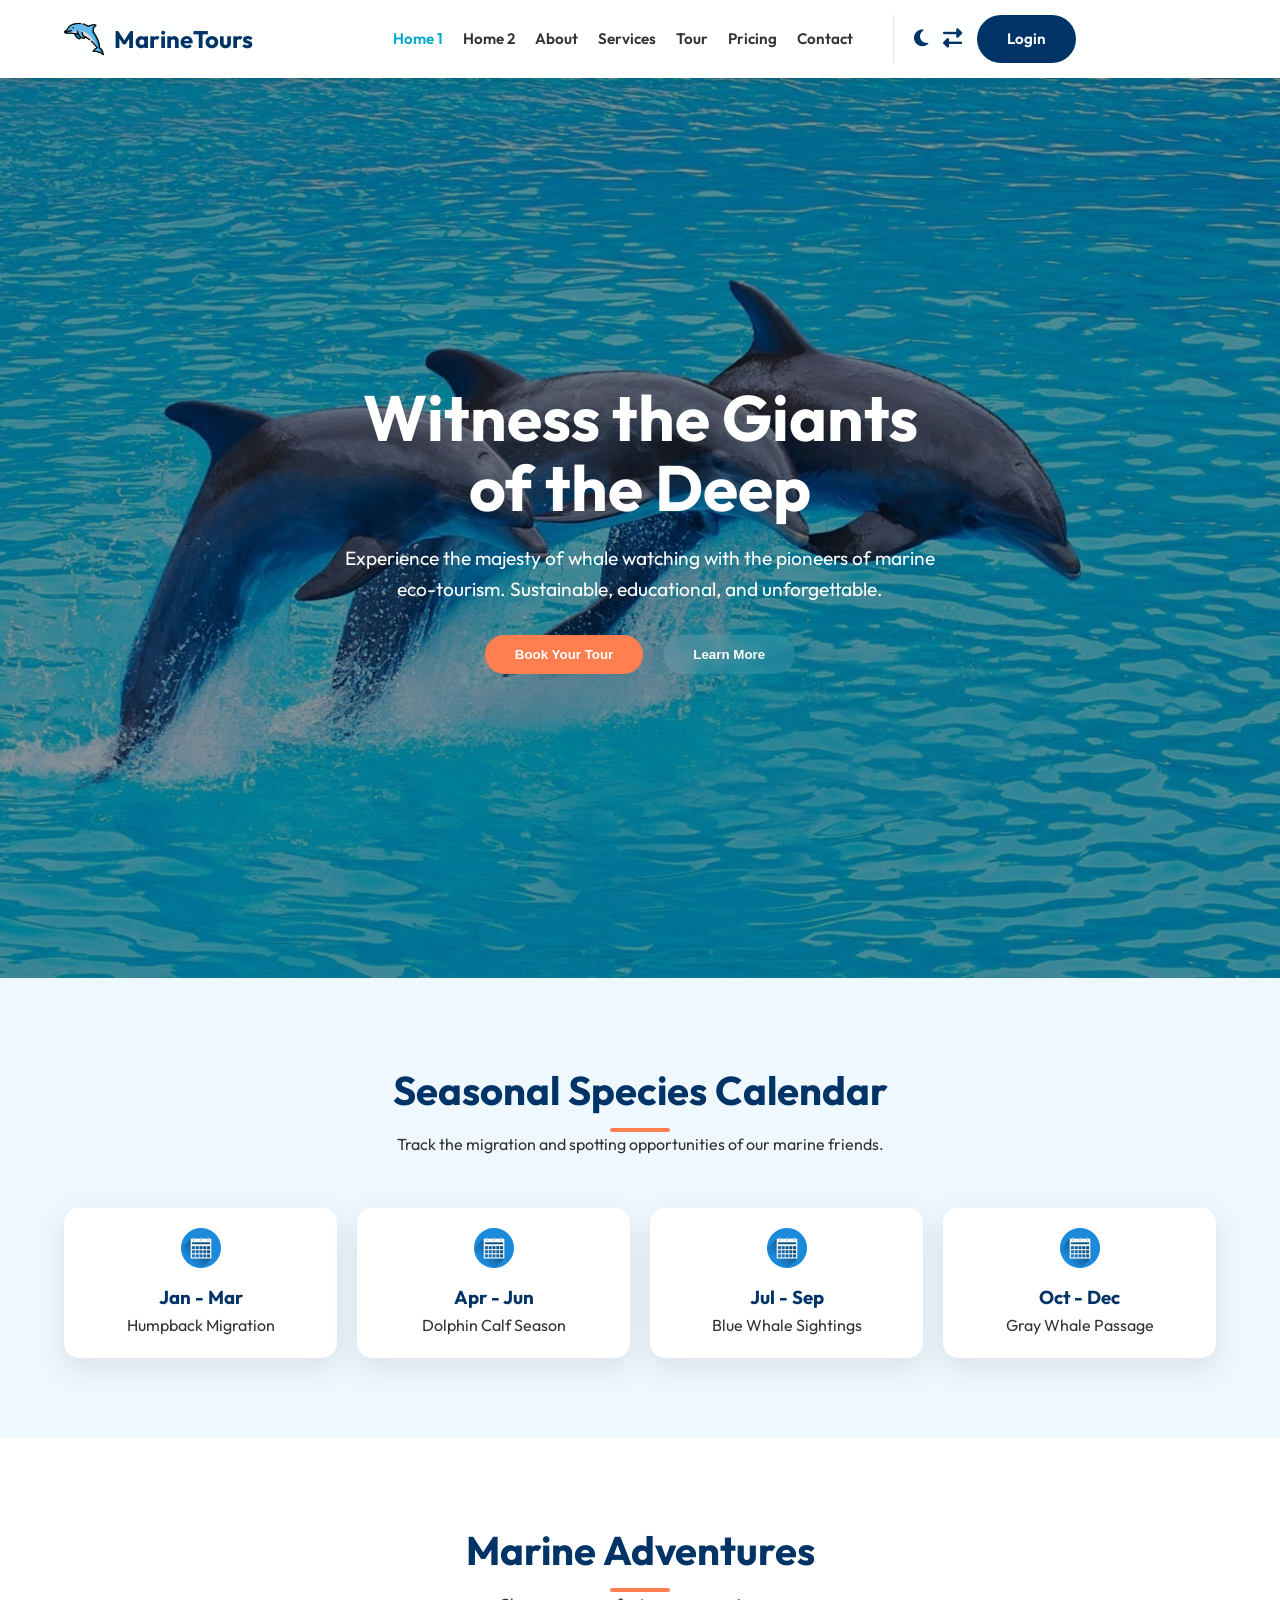
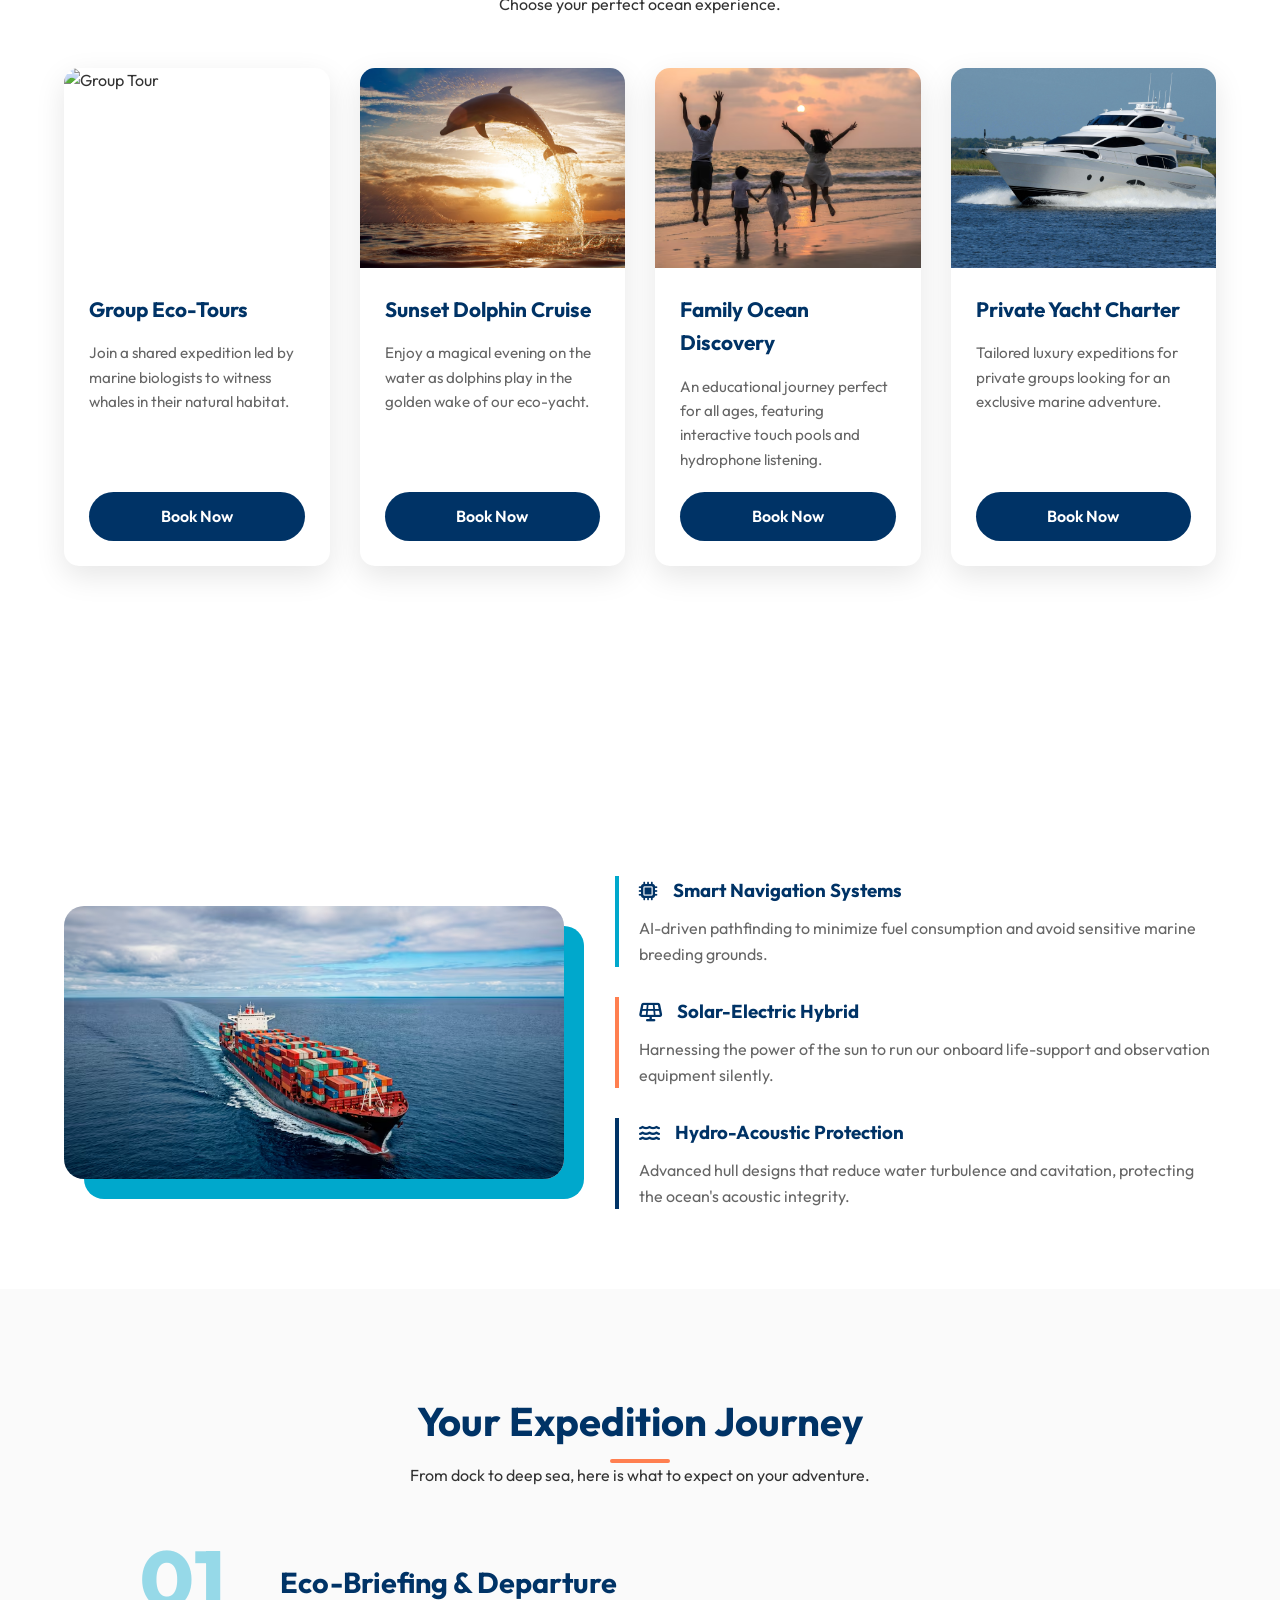
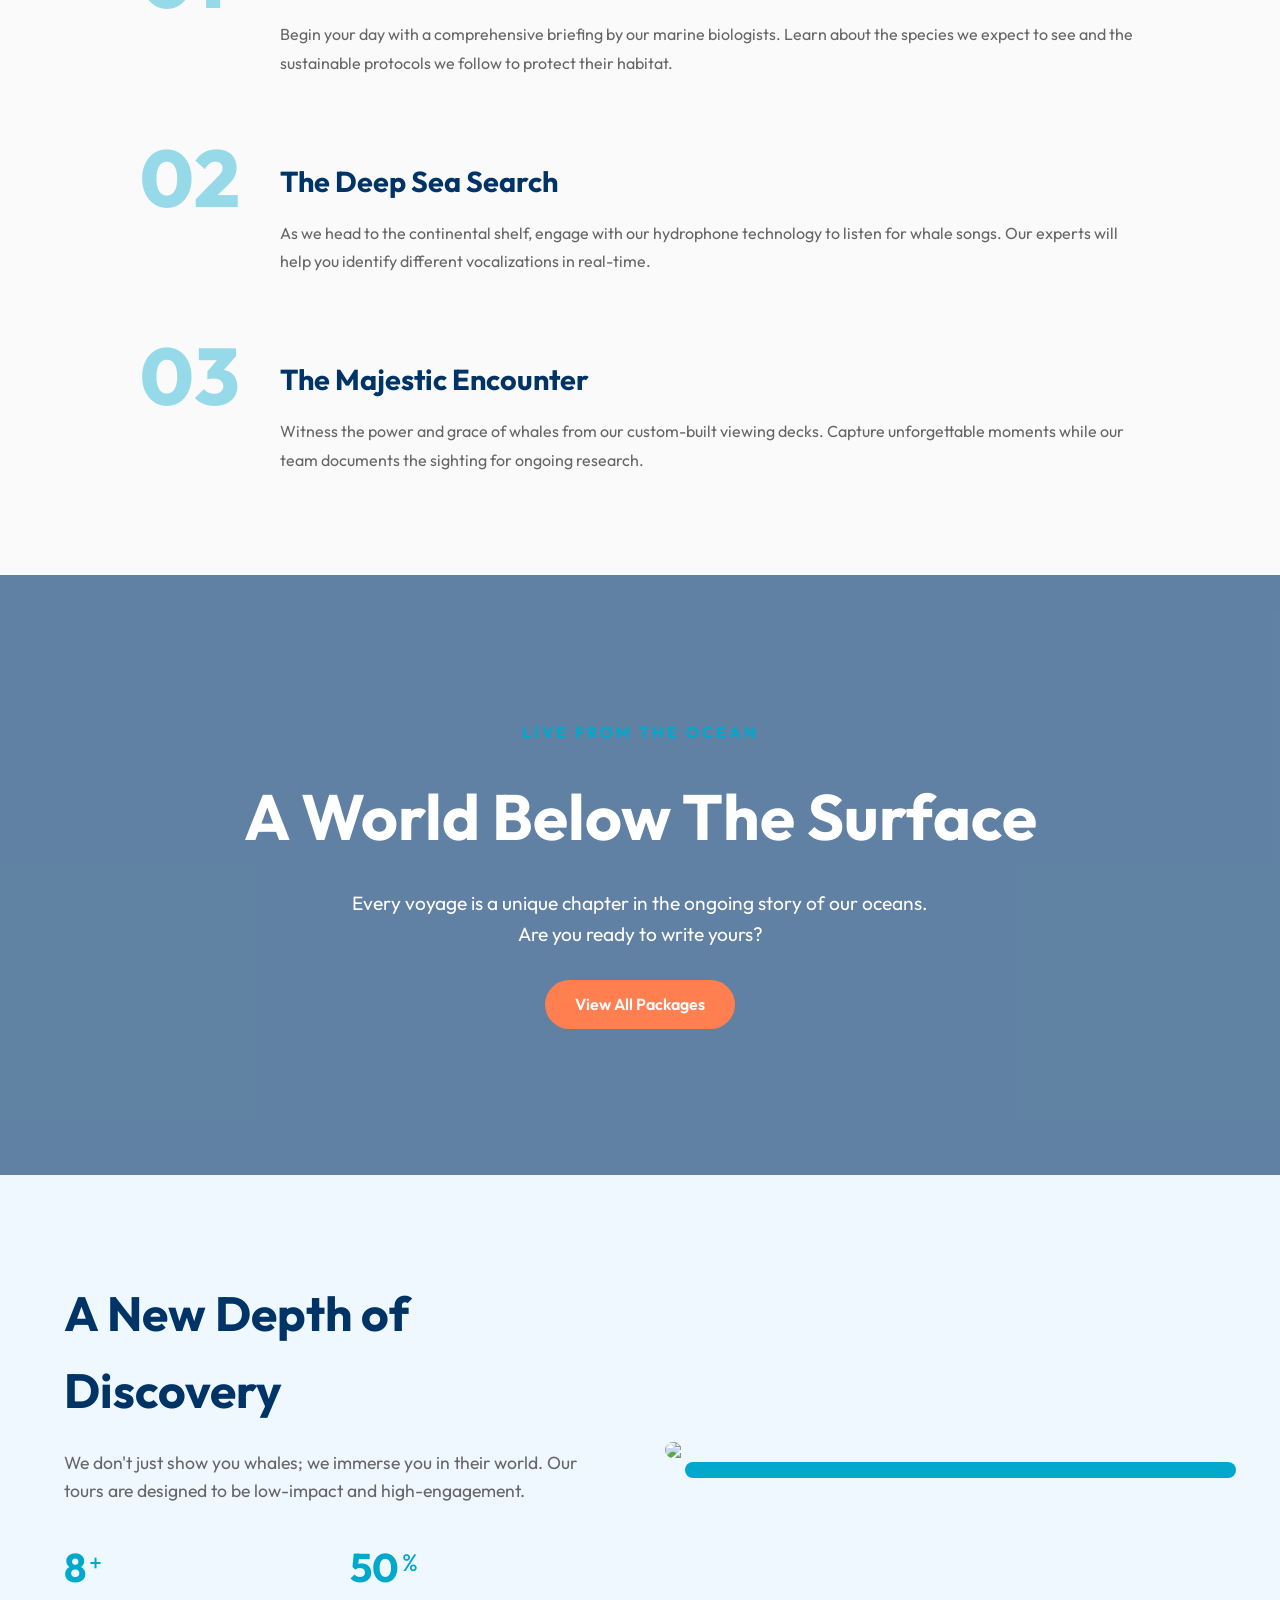
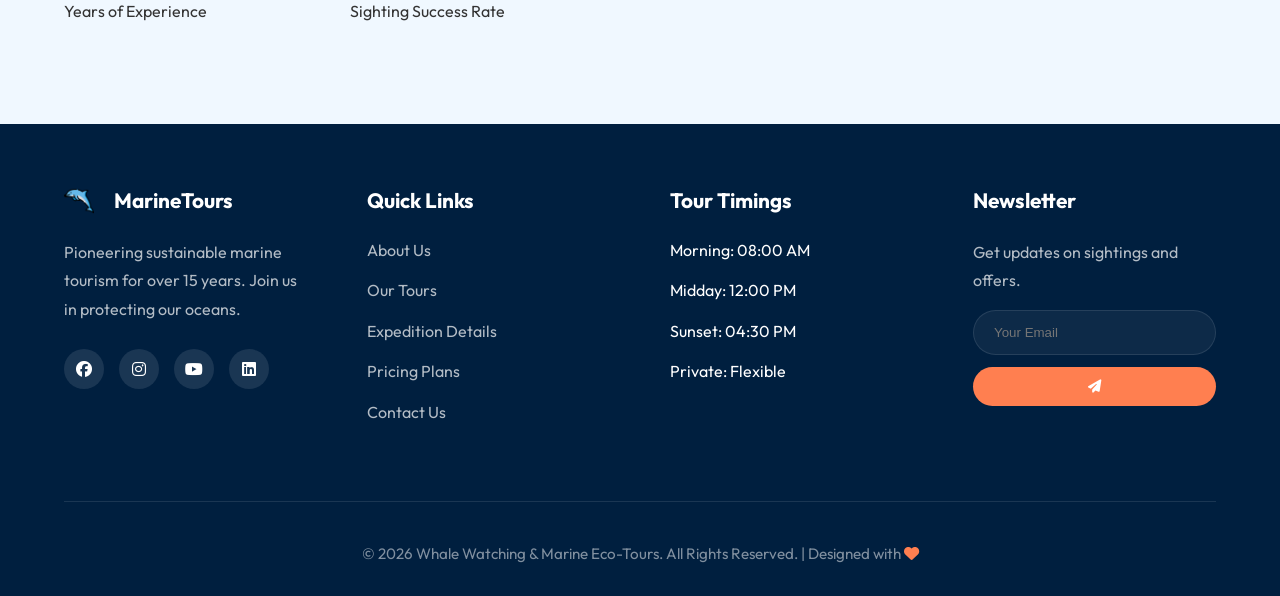
==== commit e2e15b0c: "THIRD COMMIT" ====
--- a/index.html
+++ b/index.html
@@ -238,21 +238,21 @@
             </div>
             <div style="max-width: 1000px; margin: 0 auto;">
                 <div class="reveal journey-item" style="display: flex; gap: 40px; margin-bottom: 60px; position: relative;">
-                    <div style="font-size: 5rem; font-weight: 800; color: rgba(0, 168, 204, 0.1); line-height: 1; min-width: 100px;">01</div>
+                    <div style="font-size: 5rem; font-weight: 800; color: rgba(0, 168, 204, 0.4); line-height: 1; min-width: 100px;">01</div>
                     <div style="padding-top: 20px;">
                         <h3 style="font-size: 1.8rem; margin-bottom: 15px;">Eco-Briefing & Departure</h3>
                         <p style="color: var(--light-text); line-height: 1.8;">Begin your day with a comprehensive briefing by our marine biologists. Learn about the species we expect to see and the sustainable protocols we follow to protect their habitat.</p>
                     </div>
                 </div>
                 <div class="reveal journey-item" style="display: flex; gap: 40px; margin-bottom: 60px;">
-                    <div style="font-size: 5rem; font-weight: 800; color: rgba(0, 168, 204, 0.1); line-height: 1; min-width: 100px;">02</div>
+                    <div style="font-size: 5rem; font-weight: 800; color: rgba(0, 168, 204, 0.4); line-height: 1; min-width: 100px;">02</div>
                     <div style="padding-top: 20px;">
                         <h3 style="font-size: 1.8rem; margin-bottom: 15px;">The Deep Sea Search</h3>
                         <p style="color: var(--light-text); line-height: 1.8;">As we head to the continental shelf, engage with our hydrophone technology to listen for whale songs. Our experts will help you identify different vocalizations in real-time.</p>
                     </div>
                 </div>
                 <div class="reveal journey-item" style="display: flex; gap: 40px;">
-                    <div style="font-size: 5rem; font-weight: 800; color: rgba(0, 168, 204, 0.1); line-height: 1; min-width: 100px;">03</div>
+                    <div style="font-size: 5rem; font-weight: 800; color: rgba(0, 168, 204, 0.4); line-height: 1; min-width: 100px;">03</div>
                     <div style="padding-top: 20px;">
                         <h3 style="font-size: 1.8rem; margin-bottom: 15px;">The Majestic Encounter</h3>
                         <p style="color: var(--light-text); line-height: 1.8;">Witness the power and grace of whales from our custom-built viewing decks. Capture unforgettable moments while our team documents the sighting for ongoing research.</p>
--- a/assets/css/style.css
+++ b/assets/css/style.css
@@ -85,6 +85,7 @@
 
 .btn-primary:hover {
     background-color: var(--secondary-color);
+    color: var(--white) !important;
     transform: translateY(-3px);
     box-shadow: 0 5px 15px rgba(0, 168, 204, 0.4);
 }
@@ -96,6 +97,7 @@
 
 .btn-accent:hover {
     background-color: #ff6347;
+    color: var(--white) !important;
     transform: translateY(-3px) scale(1.05);
     box-shadow: 0 10px 20px rgba(255, 127, 80, 0.4);
 }
@@ -109,6 +111,7 @@
 
 .btn-glass:hover {
     background: rgba(255, 255, 255, 0.2);
+    color: var(--white) !important;
     border-color: var(--white);
     transform: translateY(-3px) scale(1.05);
     box-shadow: 0 10px 20px rgba(255, 255, 255, 0.2);
@@ -472,6 +475,26 @@
     .section-title h2 {
         font-size: 2rem;
     }
+
+    .team-grid {
+        grid-template-columns: repeat(2, 1fr) !important;
+        gap: 30px !important;
+    }
+
+    .testimonial-grid {
+        grid-template-columns: repeat(2, 1fr) !important;
+    }
+
+    /* Center Newsletter in Footer at 1024px */
+    .footer-section:last-child {
+        grid-column: 1 / -1;
+        text-align: center;
+        max-width: 500px;
+        margin: 0 auto;
+    }
+    .newsletter-form {
+        align-items: center;
+    }
 }
 
 @media (max-width: 767px) {
@@ -679,7 +702,7 @@
         flex: 1 1 120px;
     }
 
-    .stat-number {
+    .stat-number, .stat-symbol {
         font-size: 2.2rem !important;
     }
 
@@ -1033,3 +1056,46 @@
         font-size: 1.1rem;
     }
 }
+
+.stat-number, .stat-symbol {
+    font-size: 3rem;
+    font-weight: 700;
+    vertical-align: middle;
+}
+
+.stat-symbol {
+    margin-left: 2px;
+}
+
+/* Tablet Adjustments */
+@media (max-width: 1024px) {
+    .interactive-depth-map {
+        height: auto !important;
+        display: grid !important;
+        grid-template-columns: repeat(auto-fit, minmax(300px, 1fr));
+        gap: 30px;
+        perspective: none !important;
+        padding: 20px;
+    }
+    .floating-impact {
+        position: relative !important;
+        left: auto !important;
+        right: auto !important;
+        top: auto !important;
+        bottom: auto !important;
+        transform: none !important;
+    }
+    .impact-inner {
+        width: 100%;
+        justify-content: center;
+    }
+    .inclusions-grid {
+        grid-template-columns: 1fr 1fr !important;
+    }
+}
+
+@media (max-width: 576px) {
+    .inclusions-grid {
+        grid-template-columns: 1fr !important;
+    }
+}
--- a/assets/css/dark-mode.css
+++ b/assets/css/dark-mode.css
@@ -13,7 +13,8 @@
 /* Global Section Overrides */
 body.dark-mode section {
     background-color: var(--bg-light) !important;
-    background-image: none; /* Remove light-mode specific background images if any */
+    background-image: none;
+    /* Remove light-mode specific background images if any */
 }
 
 /* Specific Section & Container Backgrounds */
@@ -50,7 +51,7 @@
 body.dark-mode .spec-card,
 body.dark-mode .impact-inner,
 body.dark-mode .sust-item,
-body.dark-mode .innovation-text > div,
+body.dark-mode .innovation-text>div,
 body.dark-mode .booking-panel,
 body.dark-mode .itinerary-timeline .timeline-content {
     background-color: var(--bg-dark-blue) !important;
@@ -127,3 +128,14 @@
     border-color: rgba(255, 255, 255, 0.1) !important;
 }
 
+/* About Page Mission Icons */
+body.dark-mode .mission-card img {
+    filter: invert(1) !important;
+    mix-blend-mode: screen !important;
+}
+
+/* Tour Page Timeline Fix */
+body.dark-mode .timeline-circle span,
+body.dark-mode .timeline-circle i {
+    color: white !important;
+}
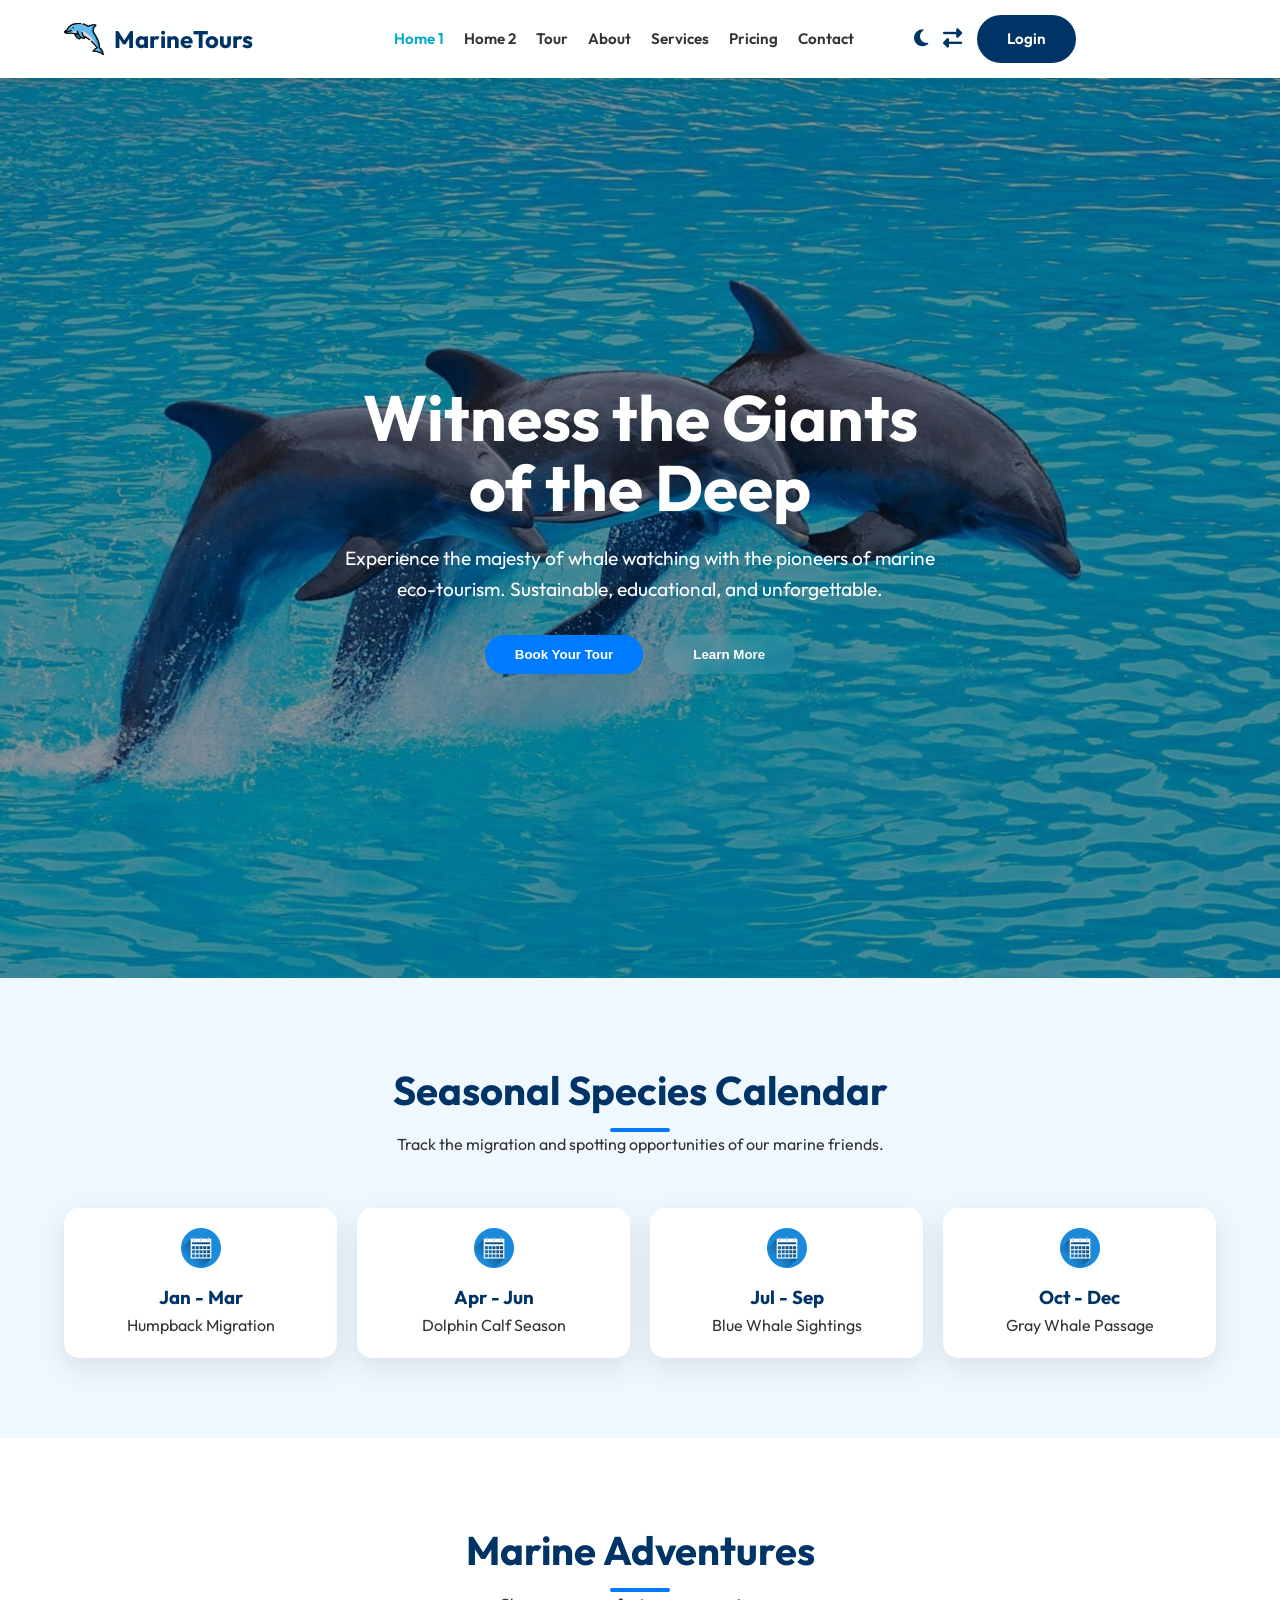
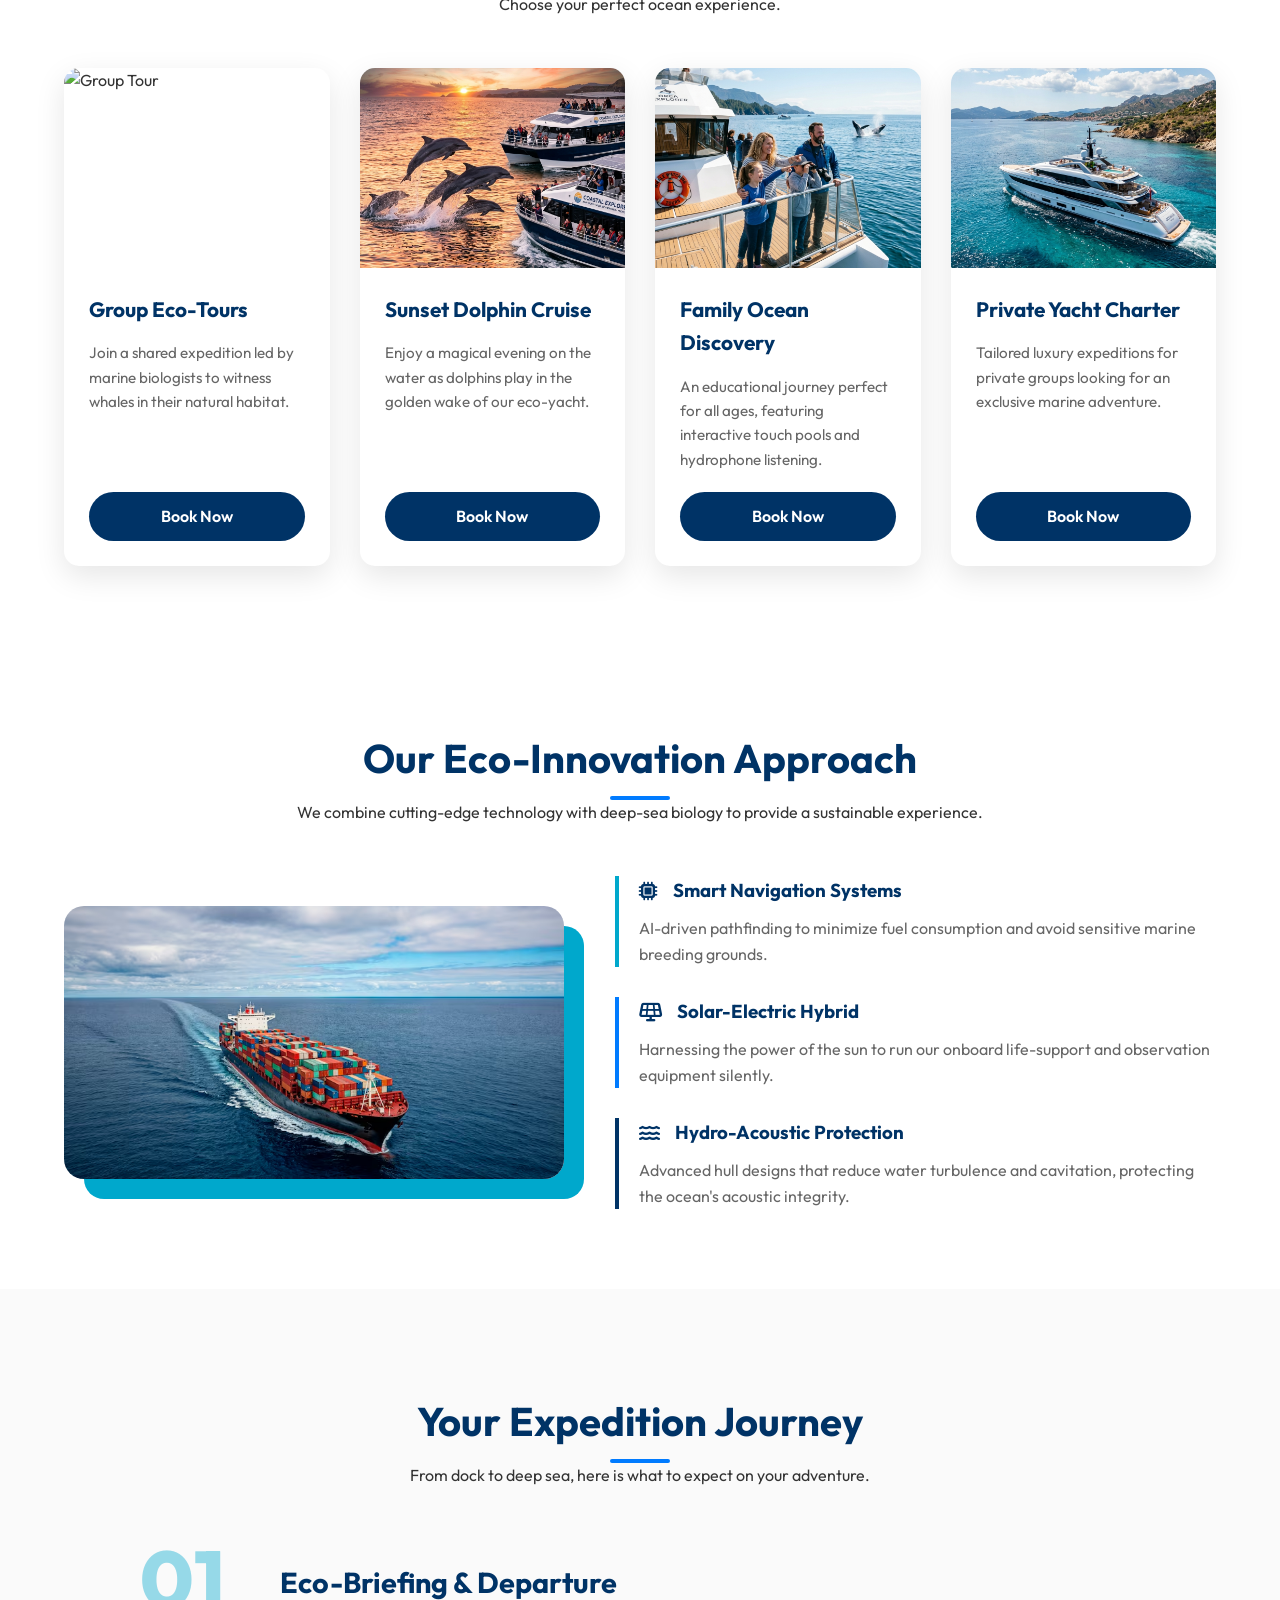
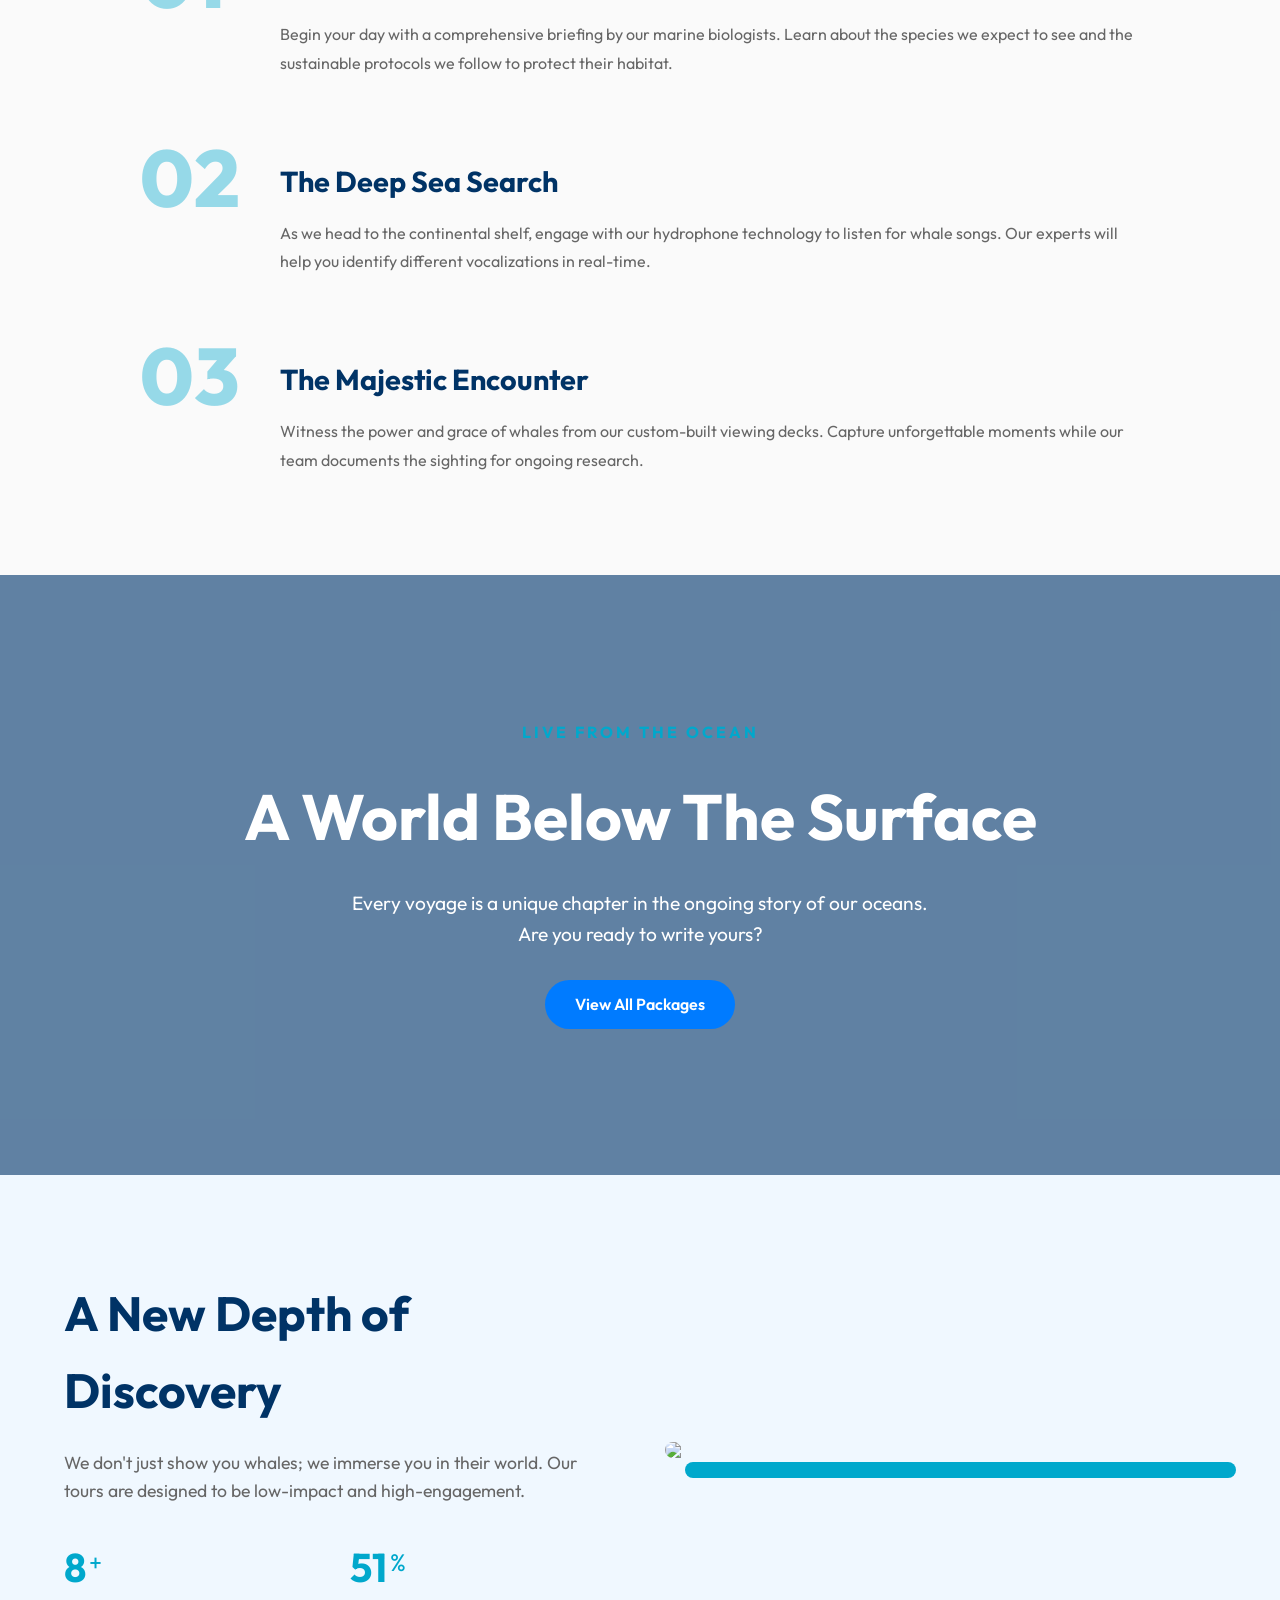
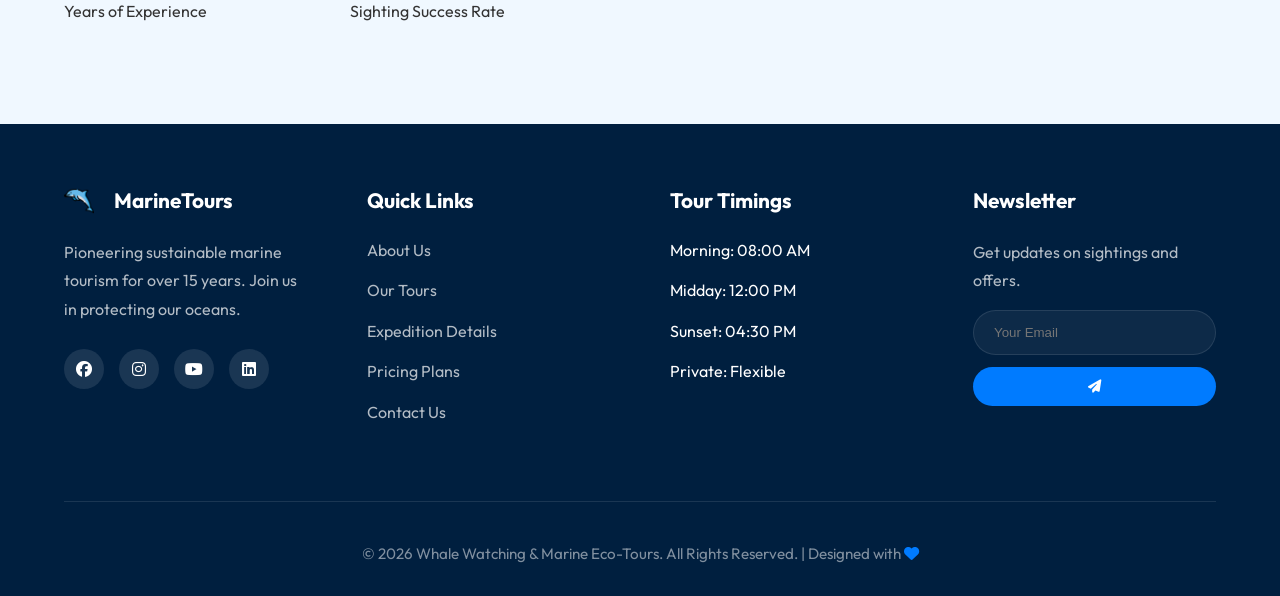
==== commit 7bcaf3af: "FIFTH COMMIT" ====
--- a/index.html
+++ b/index.html
@@ -1,5 +1,6 @@
 <!DOCTYPE html>
 <html lang="en">
+
 <head>
     <meta charset="UTF-8">
     <meta name="viewport" content="width=device-width, initial-scale=1.0">
@@ -19,41 +20,57 @@
             cursor: pointer !important;
             border: none !important;
         }
+
         .hero-btns button.btn-accent:hover {
             background-color: #ff4500 !important;
             transform: scale(1.1) translateY(-5px) !important;
             box-shadow: 0 15px 30px rgba(255, 69, 0, 0.5) !important;
         }
+
         .hero-btns button.btn-glass:hover {
             background: rgba(255, 255, 255, 0.3) !important;
             transform: scale(1.1) translateY(-5px) !important;
             box-shadow: 0 15px 30px rgba(255, 255, 255, 0.3) !important;
             border: 1px solid white !important;
         }
+
         @keyframes pulse {
-            0% { box-shadow: 0 0 0 0 rgba(255, 127, 80, 0.7); }
-            70% { box-shadow: 0 0 0 15px rgba(255, 127, 80, 0); }
-            100% { box-shadow: 0 0 0 0 rgba(255, 127, 80, 0); }
-        }
+            0% {
+                box-shadow: 0 0 0 0 rgba(0, 123, 255, 0.7);
+            }
+
+            70% {
+                box-shadow: 0 0 0 15px rgba(0, 123, 255, 0);
+            }
+
+            100% {
+                box-shadow: 0 0 0 0 rgba(0, 123, 255, 0);
+            }
+        }
+
         .hero-btns button.btn-accent {
             animation: pulse 2s infinite !important;
         }
+
         /* Reveal Animations */
         .reveal {
             opacity: 0;
             transform: translateY(30px);
             transition: all 0.8s ease-out;
         }
+
         .reveal.active {
             opacity: 1;
             transform: translateY(0);
         }
+
         @media (max-width: 576px) {
             .hero-btns {
                 flex-direction: column !important;
                 align-items: center !important;
                 gap: 15px !important;
             }
+
             .hero-btns button.btn {
                 width: 100% !important;
                 max-width: 250px !important;
@@ -62,19 +79,22 @@
         }
     </style>
 </head>
+
 <body>
 
     <!-- Header -->
     <header>
         <div class="container">
             <nav>
-                <a href="index.html" class="logo"><img src="assets/images/website-logo.png" alt="Logo" style="height: 40px;"><span>MarineTours</span></a>
+                <a href="index.html" class="logo"><img src="assets/images/website-logo.png" alt="Logo"
+                        style="height: 40px;"><span>MarineTours</span></a>
                 <ul class="nav-links">
                     <li><a href="index.html">Home 1</a></li>
+
                     <li><a href="home-2.html">Home 2</a></li>
+                    <li><a href="tour.html">Tour</a></li>
                     <li><a href="about.html">About</a></li>
                     <li><a href="services.html">Services</a></li>
-                    <li><a href="tour.html">Tour</a></li>
                     <li><a href="pricing.html">Pricing</a></li>
                     <li><a href="contact.html">Contact</a></li>
                     <li class="nav-action-items">
@@ -95,20 +115,27 @@
     </header>
 
     <!-- Hero Section -->
-    <section class="hero-home-1" style="background: linear-gradient(rgba(0,0,0,0.4), rgba(0,0,0,0.4)), url('assets/images/home1-hero.png'); background-size: cover; background-position: center; height: 100vh; display: flex; align-items: center; color: white; position: relative; overflow: hidden;">
+    <section class="hero-home-1"
+        style="background: linear-gradient(rgba(0,0,0,0.4), rgba(0,0,0,0.4)), url('assets/images/home1-hero.png'); background-size: cover; background-position: center; height: 100vh; display: flex; align-items: center; color: white; position: relative; overflow: hidden;">
         <div class="container">
             <div class="hero-content reveal" style="text-align: center; max-width: 900px; margin: 0 auto;">
-                <h1 style="font-size: 4rem; margin-bottom: 20px; line-height: 1.1; color: white;">Witness the Giants <br> of the Deep</h1>
-                <p style="font-size: 1.2rem; margin-bottom: 30px; max-width: 600px; margin-left: auto; margin-right: auto;">Experience the majesty of whale watching with the pioneers of marine eco-tourism. Sustainable, educational, and unforgettable.</p>
+                <h1 style="font-size: 4rem; margin-bottom: 20px; line-height: 1.1; color: white;">Witness the Giants
+                    <br> of the Deep</h1>
+                <p
+                    style="font-size: 1.2rem; margin-bottom: 30px; max-width: 600px; margin-left: auto; margin-right: auto;">
+                    Experience the majesty of whale watching with the pioneers of marine eco-tourism. Sustainable,
+                    educational, and unforgettable.</p>
                 <div class="hero-btns" style="display: flex; justify-content: center; gap: 20px;">
-                    <button onclick="window.location.href='contact.html'" id="hero-book-btn" class="btn btn-accent" 
-                       style="background-color: #FF7F50; color: white; border: none; padding: 12px 30px; border-radius: 50px; font-weight: 600; cursor: pointer; transition: all 0.3s ease;"
-                       onmouseenter="this.style.transform='scale(1.1) translateY(-5px)'; this.style.backgroundColor='#ff6347'; this.style.boxShadow='0 15px 30px rgba(255, 99, 71, 0.5)';"
-                       onmouseleave="this.style.transform='scale(1) translateY(0)'; this.style.backgroundColor='#FF7F50'; this.style.boxShadow='none';">Book Your Tour</button>
-                    <button onclick="window.location.href='about.html'" id="hero-learn-btn" class="btn btn-glass" 
-                       style="background: rgba(255, 255, 255, 0.1); border: 1px solid white; color: white; padding: 12px 30px; border-radius: 50px; font-weight: 600; cursor: pointer; transition: all 0.3s ease;"
-                       onmouseenter="this.style.transform='scale(1.1) translateY(-5px)'; this.style.background='rgba(255, 255, 255, 0.3)'; this.style.boxShadow='0 15px 30px rgba(255, 255, 255, 0.2)';"
-                       onmouseleave="this.style.transform='scale(1) translateY(0)'; this.style.background='rgba(255, 255, 255, 0.1)'; this.style.boxShadow='none';">Learn More</button>
+                    <button onclick="window.location.href='contact.html'" id="hero-book-btn" class="btn btn-accent"
+                        style="background-color: #007BFF; color: white; border: none; padding: 12px 30px; border-radius: 50px; font-weight: 600; cursor: pointer; transition: all 0.3s ease;"
+                        onmouseenter="this.style.transform='scale(1.1) translateY(-5px)'; this.style.backgroundColor='#0056b3'; this.style.boxShadow='0 15px 30px rgba(0, 123, 255, 0.5)';"
+                        onmouseleave="this.style.transform='scale(1) translateY(0)'; this.style.backgroundColor='#007BFF'; this.style.boxShadow='none';">Book
+                        Your Tour</button>
+                    <button onclick="window.location.href='about.html'" id="hero-learn-btn" class="btn btn-glass"
+                        style="background: rgba(255, 255, 255, 0.1); border: 1px solid white; color: white; padding: 12px 30px; border-radius: 50px; font-weight: 600; cursor: pointer; transition: all 0.3s ease;"
+                        onmouseenter="this.style.transform='scale(1.1) translateY(-5px)'; this.style.background='rgba(255, 255, 255, 0.3)'; this.style.boxShadow='0 15px 30px rgba(255, 255, 255, 0.2)';"
+                        onmouseleave="this.style.transform='scale(1) translateY(0)'; this.style.background='rgba(255, 255, 255, 0.1)'; this.style.boxShadow='none';">Learn
+                        More</button>
                 </div>
             </div>
         </div>
@@ -121,25 +148,34 @@
                 <h2>Seasonal Species Calendar</h2>
                 <p>Track the migration and spotting opportunities of our marine friends.</p>
             </div>
-            <div class="calendar-grid" style="display: grid; grid-template-columns: repeat(auto-fit, minmax(200px, 1fr)); gap: 20px;">
+            <div class="calendar-grid"
+                style="display: grid; grid-template-columns: repeat(auto-fit, minmax(200px, 1fr)); gap: 20px;">
                 <!-- Cards here -->
-                <div class="calendar-card reveal" style="background: white; padding: 20px; border-radius: 15px; text-align: center; box-shadow: var(--shadow);">
-                    <img src="assets/images/calendar.png" alt="Calendar" style="height: 40px; margin: 0 auto 15px; display: block;">
+                <div class="calendar-card reveal"
+                    style="background: white; padding: 20px; border-radius: 15px; text-align: center; box-shadow: var(--shadow);">
+                    <img src="assets/images/calendar.png" alt="Calendar"
+                        style="height: 40px; margin: 0 auto 15px; display: block;">
                     <h3>Jan - Mar</h3>
                     <p>Humpback Migration</p>
                 </div>
-                <div class="calendar-card reveal" style="background: white; padding: 20px; border-radius: 15px; text-align: center; box-shadow: var(--shadow);">
-                    <img src="assets/images/calendar.png" alt="Calendar" style="height: 40px; margin: 0 auto 15px; display: block;">
+                <div class="calendar-card reveal"
+                    style="background: white; padding: 20px; border-radius: 15px; text-align: center; box-shadow: var(--shadow);">
+                    <img src="assets/images/calendar.png" alt="Calendar"
+                        style="height: 40px; margin: 0 auto 15px; display: block;">
                     <h3>Apr - Jun</h3>
                     <p>Dolphin Calf Season</p>
                 </div>
-                <div class="calendar-card reveal" style="background: white; padding: 20px; border-radius: 15px; text-align: center; box-shadow: var(--shadow);">
-                    <img src="assets/images/calendar.png" alt="Calendar" style="height: 40px; margin: 0 auto 15px; display: block;">
+                <div class="calendar-card reveal"
+                    style="background: white; padding: 20px; border-radius: 15px; text-align: center; box-shadow: var(--shadow);">
+                    <img src="assets/images/calendar.png" alt="Calendar"
+                        style="height: 40px; margin: 0 auto 15px; display: block;">
                     <h3>Jul - Sep</h3>
                     <p>Blue Whale Sightings</p>
                 </div>
-                <div class="calendar-card reveal" style="background: white; padding: 20px; border-radius: 15px; text-align: center; box-shadow: var(--shadow);">
-                    <img src="assets/images/calendar.png" alt="Calendar" style="height: 40px; margin: 0 auto 15px; display: block;">
+                <div class="calendar-card reveal"
+                    style="background: white; padding: 20px; border-radius: 15px; text-align: center; box-shadow: var(--shadow);">
+                    <img src="assets/images/calendar.png" alt="Calendar"
+                        style="height: 40px; margin: 0 auto 15px; display: block;">
                     <h3>Oct - Dec</h3>
                     <p>Gray Whale Passage</p>
                 </div>
@@ -156,31 +192,39 @@
             </div>
             <div class="card-grid">
                 <div class="card reveal">
-                    <div class="card-img"><img src="https://images.unsplash.com/photo-1544551763-46a013bb70d5?auto=format&fit=crop&q=80&w=600" alt="Group Tour"></div>
+                    <div class="card-img"><img
+                            src="https://images.unsplash.com/photo-1544551763-46a013bb70d5?auto=format&fit=crop&q=80&w=600"
+                            alt="Group Tour"></div>
                     <div class="card-body">
                         <h3>Group Eco-Tours</h3>
-                        <p>Join a shared expedition led by marine biologists to witness whales in their natural habitat.</p>
+                        <p>Join a shared expedition led by marine biologists to witness whales in their natural habitat.
+                        </p>
                         <a href="services-details.html?tour=group-eco" class="btn btn-primary">Book Now</a>
                     </div>
                 </div>
                 <div class="card reveal">
-                    <div class="card-img"><img src="assets/images/Sunset%20Dolphin%20Cruise.png" alt="Sunset Cruise"></div>
+                    <div class="card-img"><img src="assets/images/Sunset%20Dolphin%20Cruise.png" alt="Sunset Cruise">
+                    </div>
                     <div class="card-body">
                         <h3>Sunset Dolphin Cruise</h3>
-                        <p>Enjoy a magical evening on the water as dolphins play in the golden wake of our eco-yacht.</p>
+                        <p>Enjoy a magical evening on the water as dolphins play in the golden wake of our eco-yacht.
+                        </p>
                         <a href="services-details.html?tour=dolphin-sunset" class="btn btn-primary">Book Now</a>
                     </div>
                 </div>
                 <div class="card reveal">
-                    <div class="card-img"><img src="assets/images/Family%20Ocean%20Discovery.png" alt="Family Trip"></div>
+                    <div class="card-img"><img src="assets/images/Family%20Ocean%20Discovery.png" alt="Family Trip">
+                    </div>
                     <div class="card-body">
                         <h3>Family Ocean Discovery</h3>
-                        <p>An educational journey perfect for all ages, featuring interactive touch pools and hydrophone listening.</p>
+                        <p>An educational journey perfect for all ages, featuring interactive touch pools and hydrophone
+                            listening.</p>
                         <a href="services-details.html?tour=family-discovery" class="btn btn-primary">Book Now</a>
                     </div>
                 </div>
                 <div class="card reveal">
-                    <div class="card-img"><img src="assets/images/Private%20Yacht%20Charter.png" alt="Private Yacht"></div>
+                    <div class="card-img"><img src="assets/images/Private%20Yacht%20Charter.png" alt="Private Yacht">
+                    </div>
                     <div class="card-body">
                         <h3>Private Yacht Charter</h3>
                         <p>Tailored luxury expeditions for private groups looking for an exclusive marine adventure.</p>
@@ -199,30 +243,39 @@
                 <p>We combine cutting-edge technology with deep-sea biology to provide a sustainable experience.</p>
             </div>
             <div class="innovation-layout" style="display: flex; gap: 50px; align-items: center; flex-wrap: wrap;">
-                <div class="innovation-image reveal" style="flex: 1; min-width: 300px; display: flex; justify-content: center;">
-                    <img src="assets/images/vessel.png" alt="Eco Tech Vessel" style="width: 100%; max-width: 500px; border-radius: 20px; box-shadow: 20px 20px 0 var(--secondary-color); object-fit: cover;">
+                <div class="innovation-image reveal"
+                    style="flex: 1; min-width: 300px; display: flex; justify-content: center;">
+                    <img src="assets/images/vessel.png" alt="Eco Tech Vessel"
+                        style="width: 100%; max-width: 500px; border-radius: 20px; box-shadow: 20px 20px 0 var(--secondary-color); object-fit: cover;">
                 </div>
                 <div class="innovation-text reveal" style="flex: 1.2; min-width: 300px;">
-                    <div style="margin-bottom: 30px; border-left: 4px solid var(--secondary-color); padding-left: 20px;">
-                        <h3 style="display: flex; align-items: center; gap: 15px; margin-bottom: 10px; color: var(--primary-color);">
+                    <div
+                        style="margin-bottom: 30px; border-left: 4px solid var(--secondary-color); padding-left: 20px;">
+                        <h3
+                            style="display: flex; align-items: center; gap: 15px; margin-bottom: 10px; color: var(--primary-color);">
                             <i class="fas fa-microchip"></i>
                             Smart Navigation Systems
                         </h3>
-                        <p style="color: var(--light-text);">AI-driven pathfinding to minimize fuel consumption and avoid sensitive marine breeding grounds.</p>
+                        <p style="color: var(--light-text);">AI-driven pathfinding to minimize fuel consumption and
+                            avoid sensitive marine breeding grounds.</p>
                     </div>
                     <div style="margin-bottom: 30px; border-left: 4px solid var(--accent-color); padding-left: 20px;">
-                        <h3 style="display: flex; align-items: center; gap: 15px; margin-bottom: 10px; color: var(--primary-color);">
+                        <h3
+                            style="display: flex; align-items: center; gap: 15px; margin-bottom: 10px; color: var(--primary-color);">
                             <i class="fas fa-solar-panel"></i>
                             Solar-Electric Hybrid
                         </h3>
-                        <p style="color: var(--light-text);">Harnessing the power of the sun to run our onboard life-support and observation equipment silently.</p>
+                        <p style="color: var(--light-text);">Harnessing the power of the sun to run our onboard
+                            life-support and observation equipment silently.</p>
                     </div>
                     <div style="border-left: 4px solid var(--primary-color); padding-left: 20px;">
-                        <h3 style="display: flex; align-items: center; gap: 15px; margin-bottom: 10px; color: var(--primary-color);">
+                        <h3
+                            style="display: flex; align-items: center; gap: 15px; margin-bottom: 10px; color: var(--primary-color);">
                             <i class="fas fa-water"></i>
                             Hydro-Acoustic Protection
                         </h3>
-                        <p style="color: var(--light-text);">Advanced hull designs that reduce water turbulence and cavitation, protecting the ocean's acoustic integrity.</p>
+                        <p style="color: var(--light-text);">Advanced hull designs that reduce water turbulence and
+                            cavitation, protecting the ocean's acoustic integrity.</p>
                     </div>
                 </div>
             </div>
@@ -237,25 +290,38 @@
                 <p>From dock to deep sea, here is what to expect on your adventure.</p>
             </div>
             <div style="max-width: 1000px; margin: 0 auto;">
-                <div class="reveal journey-item" style="display: flex; gap: 40px; margin-bottom: 60px; position: relative;">
-                    <div style="font-size: 5rem; font-weight: 800; color: rgba(0, 168, 204, 0.4); line-height: 1; min-width: 100px;">01</div>
+                <div class="reveal journey-item"
+                    style="display: flex; gap: 40px; margin-bottom: 60px; position: relative;">
+                    <div
+                        style="font-size: 5rem; font-weight: 800; color: rgba(0, 168, 204, 0.4); line-height: 1; min-width: 100px;">
+                        01</div>
                     <div style="padding-top: 20px;">
                         <h3 style="font-size: 1.8rem; margin-bottom: 15px;">Eco-Briefing & Departure</h3>
-                        <p style="color: var(--light-text); line-height: 1.8;">Begin your day with a comprehensive briefing by our marine biologists. Learn about the species we expect to see and the sustainable protocols we follow to protect their habitat.</p>
+                        <p style="color: var(--light-text); line-height: 1.8;">Begin your day with a comprehensive
+                            briefing by our marine biologists. Learn about the species we expect to see and the
+                            sustainable protocols we follow to protect their habitat.</p>
                     </div>
                 </div>
                 <div class="reveal journey-item" style="display: flex; gap: 40px; margin-bottom: 60px;">
-                    <div style="font-size: 5rem; font-weight: 800; color: rgba(0, 168, 204, 0.4); line-height: 1; min-width: 100px;">02</div>
+                    <div
+                        style="font-size: 5rem; font-weight: 800; color: rgba(0, 168, 204, 0.4); line-height: 1; min-width: 100px;">
+                        02</div>
                     <div style="padding-top: 20px;">
                         <h3 style="font-size: 1.8rem; margin-bottom: 15px;">The Deep Sea Search</h3>
-                        <p style="color: var(--light-text); line-height: 1.8;">As we head to the continental shelf, engage with our hydrophone technology to listen for whale songs. Our experts will help you identify different vocalizations in real-time.</p>
+                        <p style="color: var(--light-text); line-height: 1.8;">As we head to the continental shelf,
+                            engage with our hydrophone technology to listen for whale songs. Our experts will help you
+                            identify different vocalizations in real-time.</p>
                     </div>
                 </div>
                 <div class="reveal journey-item" style="display: flex; gap: 40px;">
-                    <div style="font-size: 5rem; font-weight: 800; color: rgba(0, 168, 204, 0.4); line-height: 1; min-width: 100px;">03</div>
+                    <div
+                        style="font-size: 5rem; font-weight: 800; color: rgba(0, 168, 204, 0.4); line-height: 1; min-width: 100px;">
+                        03</div>
                     <div style="padding-top: 20px;">
                         <h3 style="font-size: 1.8rem; margin-bottom: 15px;">The Majestic Encounter</h3>
-                        <p style="color: var(--light-text); line-height: 1.8;">Witness the power and grace of whales from our custom-built viewing decks. Capture unforgettable moments while our team documents the sighting for ongoing research.</p>
+                        <p style="color: var(--light-text); line-height: 1.8;">Witness the power and grace of whales
+                            from our custom-built viewing decks. Capture unforgettable moments while our team documents
+                            the sighting for ongoing research.</p>
                     </div>
                 </div>
             </div>
@@ -263,43 +329,54 @@
     </section>
 
     <!-- Video Showcase Section -->
-    <section class="video-feature" style="position: relative; height: 600px; overflow: hidden; display: flex; align-items: center; justify-content: center; color: white;">
-        <video autoplay muted loop style="position: absolute; top: 50%; left: 50%; transform: translate(-50%, -50%); min-width: 100%; min-height: 100%; z-index: 1; object-fit: cover;">
+    <section class="video-feature"
+        style="position: relative; height: 600px; overflow: hidden; display: flex; align-items: center; justify-content: center; color: white;">
+        <video autoplay muted loop
+            style="position: absolute; top: 50%; left: 50%; transform: translate(-50%, -50%); min-width: 100%; min-height: 100%; z-index: 1; object-fit: cover;">
             <source src="assets/images/home1-hero.mp4" type="video/mp4">
         </video>
         <div style="position: absolute; inset: 0; background: rgba(0, 51, 102, 0.6); z-index: 2;"></div>
         <div class="container" style="position: relative; z-index: 3; text-align: center;">
             <div class="reveal">
-                <span style="text-transform: uppercase; letter-spacing: 3px; font-weight: 700; color: var(--secondary-color);">Live From The Ocean</span>
+                <span
+                    style="text-transform: uppercase; letter-spacing: 3px; font-weight: 700; color: var(--secondary-color);">Live
+                    From The Ocean</span>
                 <h2 style="font-size: 4rem; color: white; margin: 20px 0;">A World Below The Surface</h2>
-                <p style="font-size: 1.2rem; max-width: 600px; margin: 0 auto 30px;">Every voyage is a unique chapter in the ongoing story of our oceans. Are you ready to write yours?</p>
+                <p style="font-size: 1.2rem; max-width: 600px; margin: 0 auto 30px;">Every voyage is a unique chapter in
+                    the ongoing story of our oceans. Are you ready to write yours?</p>
                 <a href="pricing.html" class="btn btn-accent">View All Packages</a>
             </div>
         </div>
     </section>
 
     <!-- Unique Premium Ocean Experience -->
-    <section class="premium-experience" style="padding: 100px 0; background: #f0f8ff; position: relative; overflow: hidden;">
+    <section class="premium-experience"
+        style="padding: 100px 0; background: #f0f8ff; position: relative; overflow: hidden;">
         <div class="container">
             <div class="exp-layout" style="display: flex; align-items: center; gap: 50px; flex-wrap: wrap;">
                 <div class="exp-text reveal" style="flex: 1; min-width: 300px;">
                     <h2 style="font-size: 3rem; margin-bottom: 20px;">A New Depth of Discovery</h2>
-                    <p style="font-size: 1.1rem; margin-bottom: 30px; color: var(--light-text);">We don't just show you whales; we immerse you in their world. Our tours are designed to be low-impact and high-engagement.</p>
+                    <p style="font-size: 1.1rem; margin-bottom: 30px; color: var(--light-text);">We don't just show you
+                        whales; we immerse you in their world. Our tours are designed to be low-impact and
+                        high-engagement.</p>
                     <div class="stats-grid" style="display: grid; grid-template-columns: 1fr 1fr; gap: 20px;">
                         <div class="stat-item">
-                            <span class="stat-number" data-target="15" style="font-size: 2.5rem; font-weight: 700; color: var(--secondary-color);">0</span>
+                            <span class="stat-number" data-target="15"
+                                style="font-size: 2.5rem; font-weight: 700; color: var(--secondary-color);">0</span>
                             <span style="font-size: 1.5rem; color: var(--secondary-color);">+</span>
                             <p>Years of Experience</p>
                         </div>
                         <div class="stat-item">
-                            <span class="stat-number" data-target="98" style="font-size: 2.5rem; font-weight: 700; color: var(--secondary-color);">0</span>
+                            <span class="stat-number" data-target="98"
+                                style="font-size: 2.5rem; font-weight: 700; color: var(--secondary-color);">0</span>
                             <span style="font-size: 1.5rem; color: var(--secondary-color);">%</span>
                             <p>Sighting Success Rate</p>
                         </div>
                     </div>
                 </div>
                 <div class="exp-image reveal" style="flex: 1; min-width: 300px; position: relative;">
-                    <img src="https://images.unsplash.com/photo-1568430462989-44163eb1752f?auto=format&fit=crop&q=80&w=800" style="border-radius: 20px; box-shadow: 20px 20px 0 var(--secondary-color);">
+                    <img src="https://images.unsplash.com/photo-1568430462989-44163eb1752f?auto=format&fit=crop&q=80&w=800"
+                        style="border-radius: 20px; box-shadow: 20px 20px 0 var(--secondary-color);">
                 </div>
             </div>
         </div>
@@ -310,7 +387,8 @@
         <div class="container">
             <div class="footer-content">
                 <div class="footer-section">
-                    <h3 class="logo"><img src="assets/images/website-logo.png" alt="Logo" style="height: 30px; margin-right: 10px;"> MarineTours</h3>
+                    <h3 class="logo"><img src="assets/images/website-logo.png" alt="Logo"
+                            style="height: 30px; margin-right: 10px;"> MarineTours</h3>
                     <p>Pioneering sustainable marine tourism for over 15 years. Join us in protecting our oceans.</p>
                     <div class="social-links">
                         <a href="#"><i class="fab fa-facebook"></i></a>
@@ -349,7 +427,8 @@
                 </div>
             </div>
             <div class="footer-bottom">
-                <p>&copy; 2026 Whale Watching & Marine Eco-Tours. All Rights Reserved. | Designed with <i class="fas fa-heart" style="color: var(--accent-color);"></i></p>
+                <p>&copy; 2026 Whale Watching & Marine Eco-Tours. All Rights Reserved. | Designed with <i
+                        class="fas fa-heart" style="color: var(--accent-color);"></i></p>
             </div>
         </div>
     </footer>
@@ -359,20 +438,20 @@
         const bookBtn = document.getElementById('hero-book-btn');
         const learnBtn = document.getElementById('hero-learn-btn');
 
-        if(bookBtn) {
+        if (bookBtn) {
             bookBtn.addEventListener('mouseenter', () => {
                 bookBtn.style.transform = 'scale(1.1) translateY(-5px)';
-                bookBtn.style.backgroundColor = '#ff6347';
-                bookBtn.style.boxShadow = '0 15px 30px rgba(255, 99, 71, 0.5)';
+                bookBtn.style.backgroundColor = '#0056b3';
+                bookBtn.style.boxShadow = '0 15px 30px rgba(0, 123, 255, 0.5)';
             });
             bookBtn.addEventListener('mouseleave', () => {
                 bookBtn.style.transform = 'scale(1) translateY(0)';
-                bookBtn.style.backgroundColor = '#FF7F50';
+                bookBtn.style.backgroundColor = '#007BFF';
                 bookBtn.style.boxShadow = 'none';
             });
         }
 
-        if(learnBtn) {
+        if (learnBtn) {
             learnBtn.addEventListener('mouseenter', () => {
                 learnBtn.style.transform = 'scale(1.1) translateY(-5px)';
                 learnBtn.style.background = 'rgba(255, 255, 255, 0.3)';
@@ -387,4 +466,5 @@
     </script>
     <script src="assets/js/main.js"></script>
 </body>
-</html>
+
+</html>
--- a/assets/css/style.css
+++ b/assets/css/style.css
@@ -4,7 +4,7 @@
     /* Color Palette */
     --primary-color: #003366; /* Deep Blue */
     --secondary-color: #00A8CC; /* Aqua */
-    --accent-color: #FF7F50; /* Soft Coral */
+    --accent-color: #007BFF; /* Vivid Blue */
     --text-color: #333333;
     --light-text: #666666;
     --white: #FFFFFF;
@@ -96,10 +96,10 @@
 }
 
 .btn-accent:hover {
-    background-color: #ff6347;
+    background-color: #0056b3;
     color: var(--white) !important;
     transform: translateY(-3px) scale(1.05);
-    box-shadow: 0 10px 20px rgba(255, 127, 80, 0.4);
+    box-shadow: 0 10px 20px rgba(0, 123, 255, 0.4);
 }
 
 .btn-glass {
@@ -222,7 +222,7 @@
     gap: 15px;
     margin-left: 20px;
     padding-left: 20px;
-    border-left: 1px solid rgba(0,0,0,0.1);
+    border-left: none;
 }
 
 /* Footer */
@@ -501,6 +501,20 @@
     .card-grid {
         grid-template-columns: 1fr;
     }
+
+    .team-grid {
+        grid-template-columns: 1fr !important;
+        max-width: 350px !important;
+        margin: 0 auto !important;
+    }
+
+    .testimonial-grid {
+        grid-template-columns: 1fr !important;
+    }
+
+    .mission-grid {
+        flex-direction: column !important;
+    }
 }
 /* Itinerary Timeline Enhanced Styles */
 .itinerary-wrapper {
@@ -714,15 +728,7 @@
         display: inline-block !important;
     }
 
-    .team-grid {
-        grid-template-columns: 1fr !important;
-        max-width: 350px !important;
-        margin: 0 auto !important;
-    }
-
-    .mission-grid {
-        flex-direction: column !important;
-    }
+
 
     .itinerary-timeline {
         padding-left: 0 !important;
@@ -853,9 +859,22 @@
     }
 
     .auth-meta {
-        flex-direction: column !important;
-        gap: 10px !important;
+        flex-direction: row !important;
+        justify-content: space-between !important;
         align-items: center !important;
+    }
+    .auth-meta label, .auth-meta a {
+        white-space: nowrap !important;
+        font-size: 0.75rem !important;
+    }
+    .auth-meta label {
+        display: flex !important;
+        align-items: center !important;
+        gap: 5px !important;
+    }
+    .auth-meta input[type="checkbox"] {
+        margin: 0 !important;
+        padding: 0 !important;
     }
 
     .social-auth-btns {
@@ -1099,3 +1118,26 @@
         grid-template-columns: 1fr !important;
     }
 }
+
+
+
+
+/* Global fix for auth-meta alignment */
+.auth-meta {
+    flex-direction: row !important;
+    justify-content: space-between !important;
+    align-items: center !important;
+}
+.auth-meta label, .auth-meta a {
+    white-space: nowrap !important;
+    font-size: 0.8rem;
+}
+.auth-meta label {
+    display: flex !important;
+    align-items: center !important;
+    gap: 5px !important;
+}
+.auth-meta input[type="checkbox"] {
+    margin: 0 !important;
+    padding: 0 !important;
+}
--- a/assets/css/dark-mode.css
+++ b/assets/css/dark-mode.css
@@ -11,10 +11,9 @@
 }
 
 /* Global Section Overrides */
-body.dark-mode section {
+body.dark-mode section:not(.hero-home-1):not(.hero-home-2):not(.page-hero):not(.service-hero):not(.video-feature):not(.cta-premium):not(.safety-immersive) {
     background-color: var(--bg-light) !important;
     background-image: none;
-    /* Remove light-mode specific background images if any */
 }
 
 /* Specific Section & Container Backgrounds */
@@ -50,7 +49,6 @@
 body.dark-mode .mission-grid,
 body.dark-mode .spec-card,
 body.dark-mode .impact-inner,
-body.dark-mode .sust-item,
 body.dark-mode .innovation-text>div,
 body.dark-mode .booking-panel,
 body.dark-mode .itinerary-timeline .timeline-content {
@@ -86,6 +84,28 @@
     color: var(--white) !important;
 }
 
+/* Hero Section Text Visibility Fix */
+body.dark-mode .hero-home-1 p,
+body.dark-mode .hero-home-2 p,
+body.dark-mode .page-hero p,
+body.dark-mode .service-hero p,
+body.dark-mode .video-feature p,
+body.dark-mode .cta-premium p,
+body.dark-mode .safety-immersive p {
+    color: #FFFFFF !important;
+    opacity: 1 !important;
+}
+
+body.dark-mode .hero-home-1,
+body.dark-mode .hero-home-2,
+body.dark-mode .page-hero,
+body.dark-mode .service-hero,
+body.dark-mode .video-feature,
+body.dark-mode .cta-premium,
+body.dark-mode .safety-immersive {
+    background-color: rgba(0,0,0,0.5) !important; /* Ensure a dark overlay if image fails */
+}
+
 /* Fix for the large numbers in Journey section */
 body.dark-mode .journey div[style*="font-size: 5rem"] {
     color: rgba(0, 168, 204, 0.3) !important;
@@ -119,8 +139,10 @@
     background: var(--nav-bg) !important;
 }
 
-body.dark-mode .nav-links {
-    background: var(--bg-dark-blue) !important;
+@media (max-width: 1024px) {
+    body.dark-mode .nav-links {
+        background: var(--bg-dark-blue) !important;
+    }
 }
 
 
@@ -128,9 +150,14 @@
     border-color: rgba(255, 255, 255, 0.1) !important;
 }
 
+body.dark-mode[dir="rtl"] .nav-action-items {
+    border-left: none !important;
+    border-right: none !important;
+}
+
 /* About Page Mission Icons */
 body.dark-mode .mission-card img {
-    filter: invert(1) !important;
+    filter: contrast(3) invert(1) hue-rotate(180deg) !important;
     mix-blend-mode: screen !important;
 }
 
@@ -138,4 +165,22 @@
 body.dark-mode .timeline-circle span,
 body.dark-mode .timeline-circle i {
     color: white !important;
-}+}
+
+body.dark-mode input[type="date"]::-webkit-calendar-picker-indicator {
+    filter: invert(1);
+}
+
+body.dark-mode .sust-item p {
+    color: var(--white) !important;
+}
+
+body.dark-mode .sust-item {
+    background: rgba(255, 255, 255, 0.05) !important;
+    border: 1px solid rgba(255, 255, 255, 0.1) !important;
+    border-radius: 10px;
+    padding: 20px;
+}
+
+
+
--- a/assets/css/rtl.css
+++ b/assets/css/rtl.css
@@ -32,3 +32,27 @@
 [dir="rtl"] .social-links {
     flex-direction: row-reverse;
 }
+
+[dir=""rtl""] .nav-action-items {
+    margin-left: 0;
+    padding-left: 0;
+    border-left: none;
+    margin-right: 20px;
+    padding-right: 20px;
+    border-right: 1px solid rgba(0,0,0,0.1);
+}
+
+@media (max-width: 992px) {
+    [dir=""rtl""] .nav-action-items {
+        margin-right: 0;
+        padding-right: 0;
+        border-right: none;
+    }
+}
+
+
+
+[dir="rtl"] .timeline-line {
+    left: auto !important;
+    right: 42px !important;
+}
